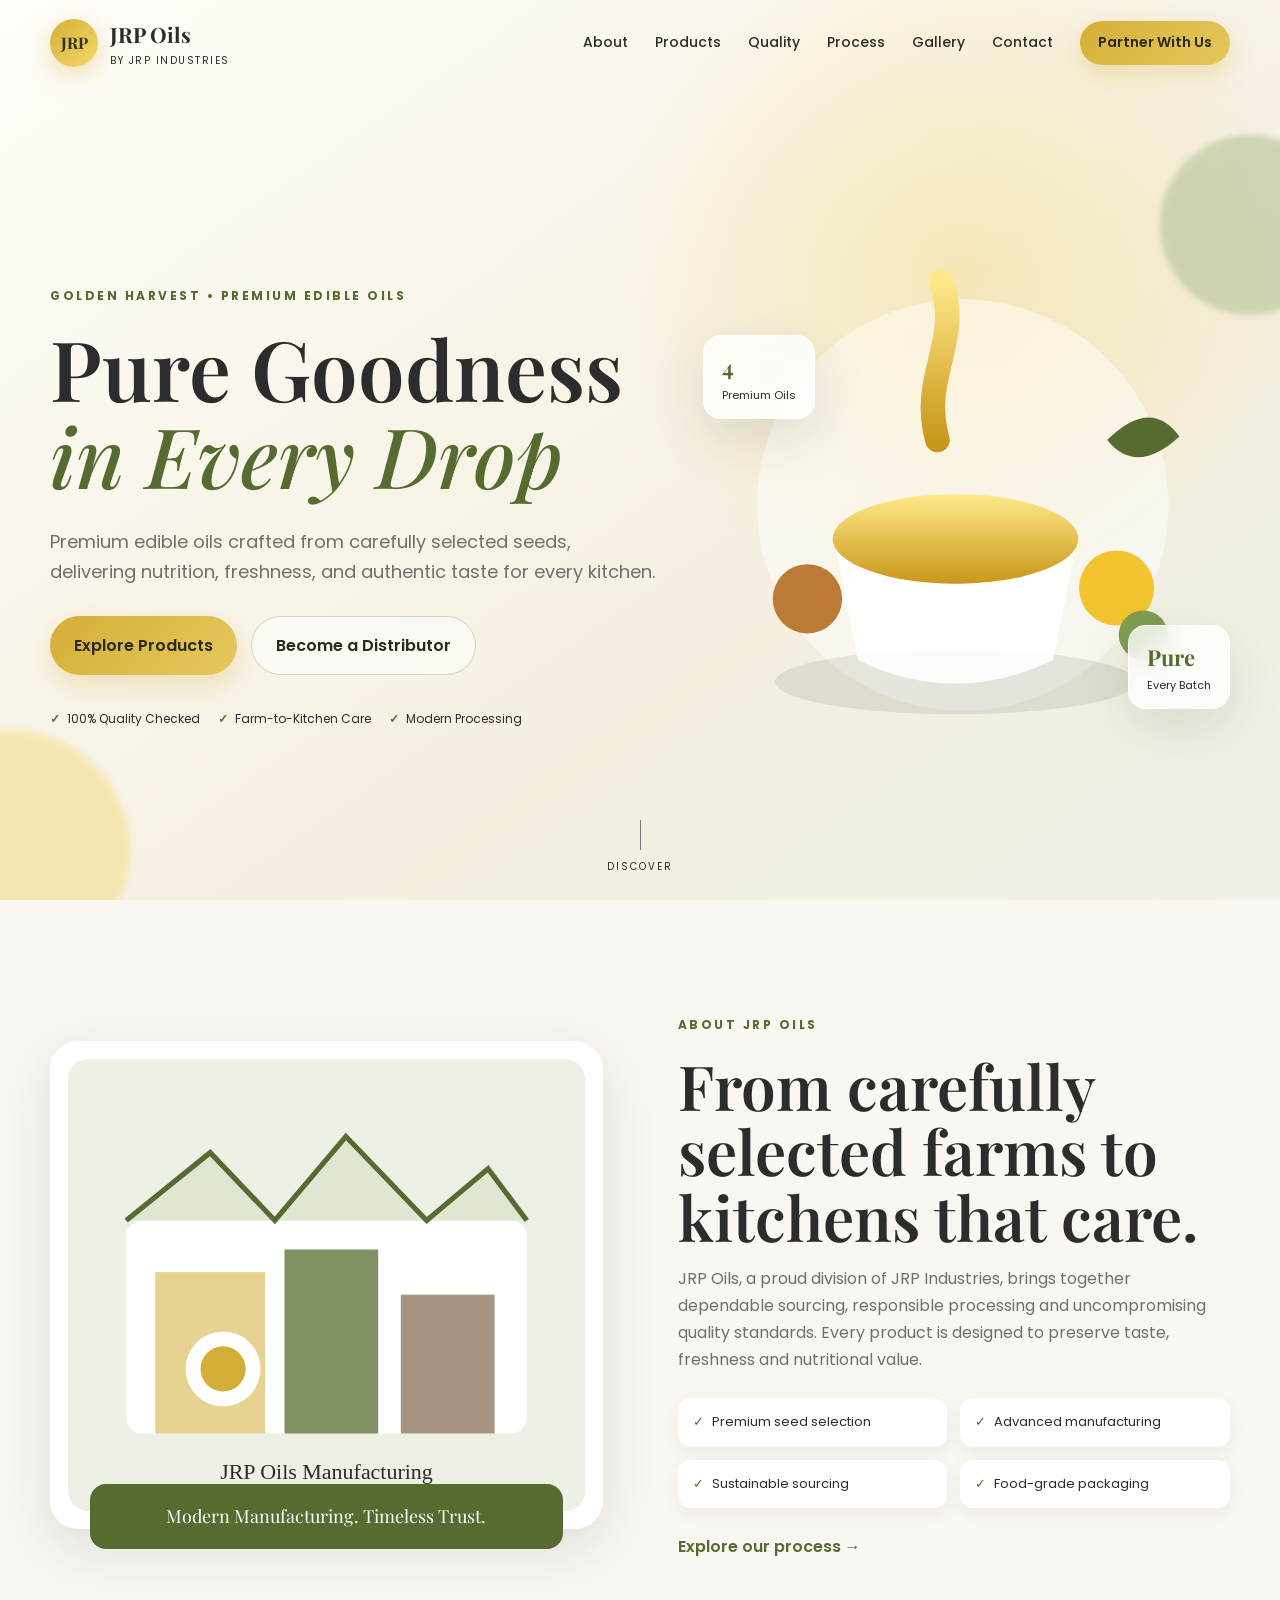
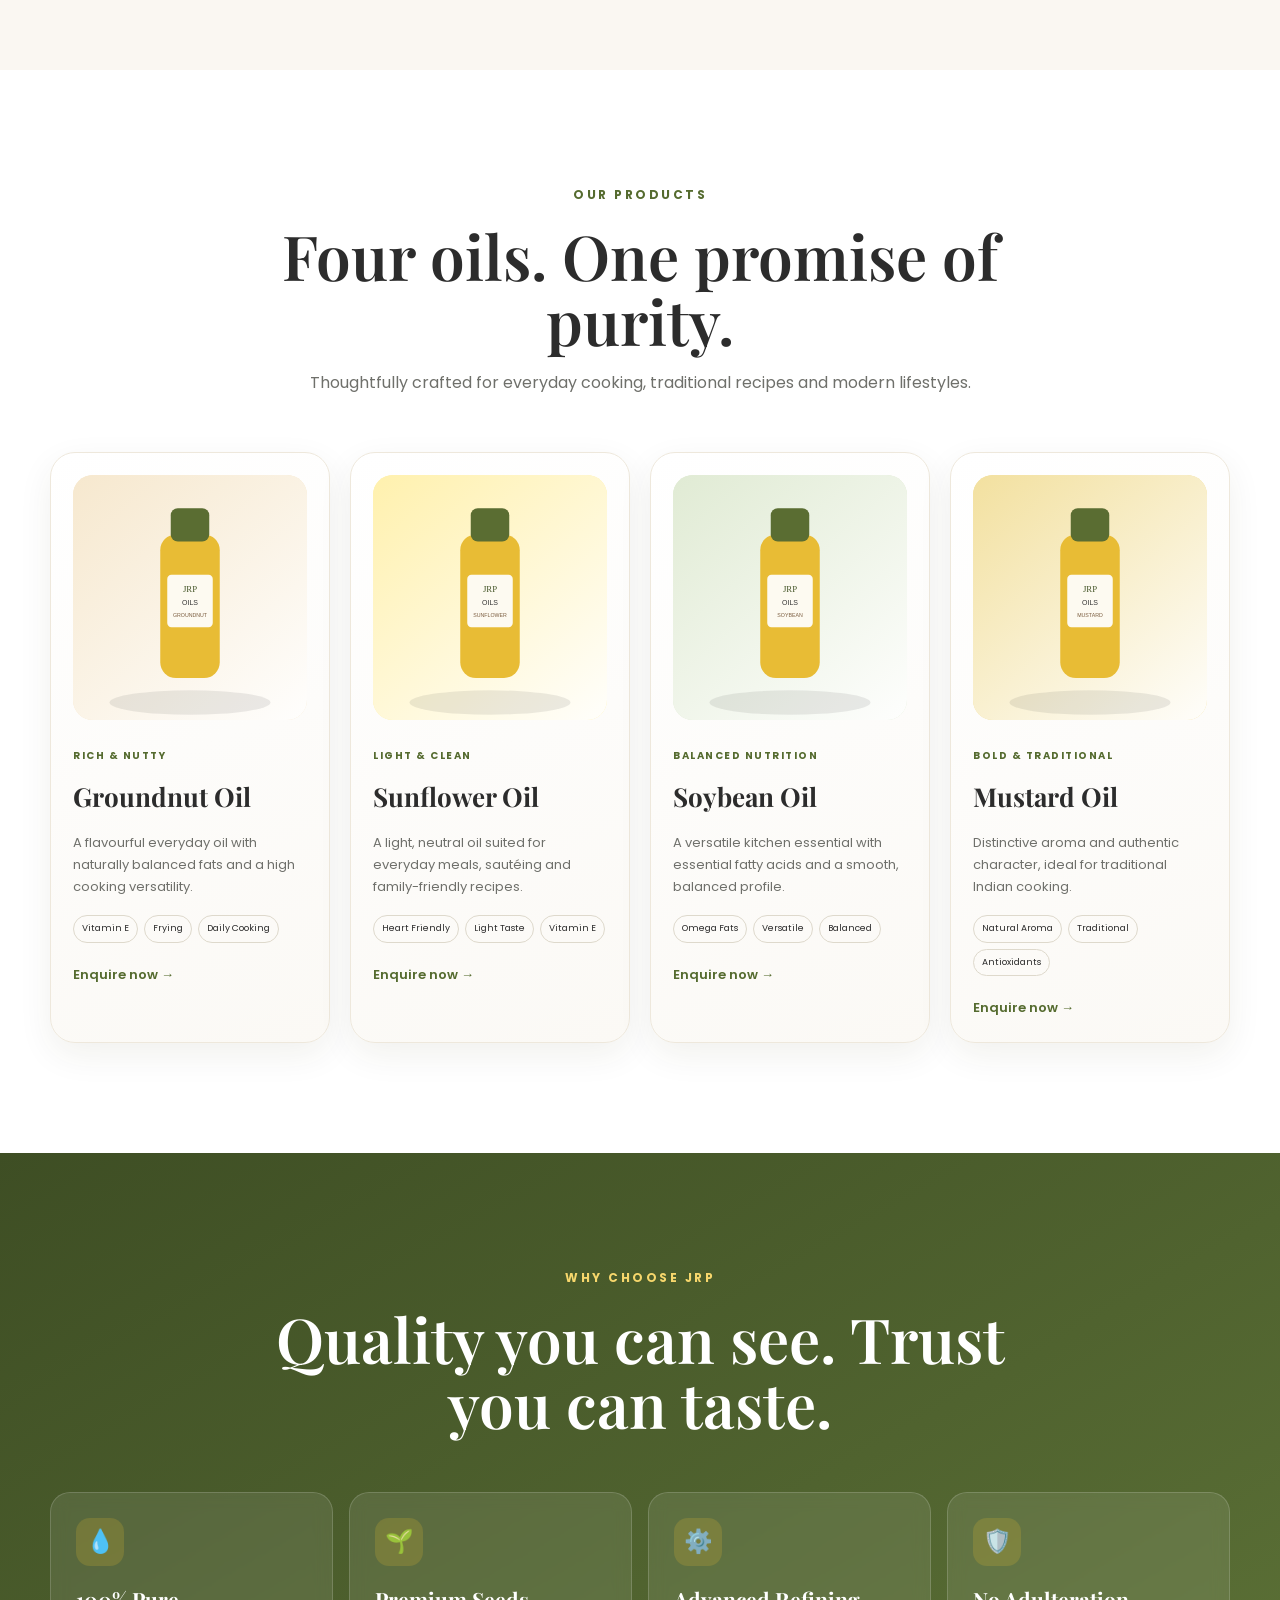
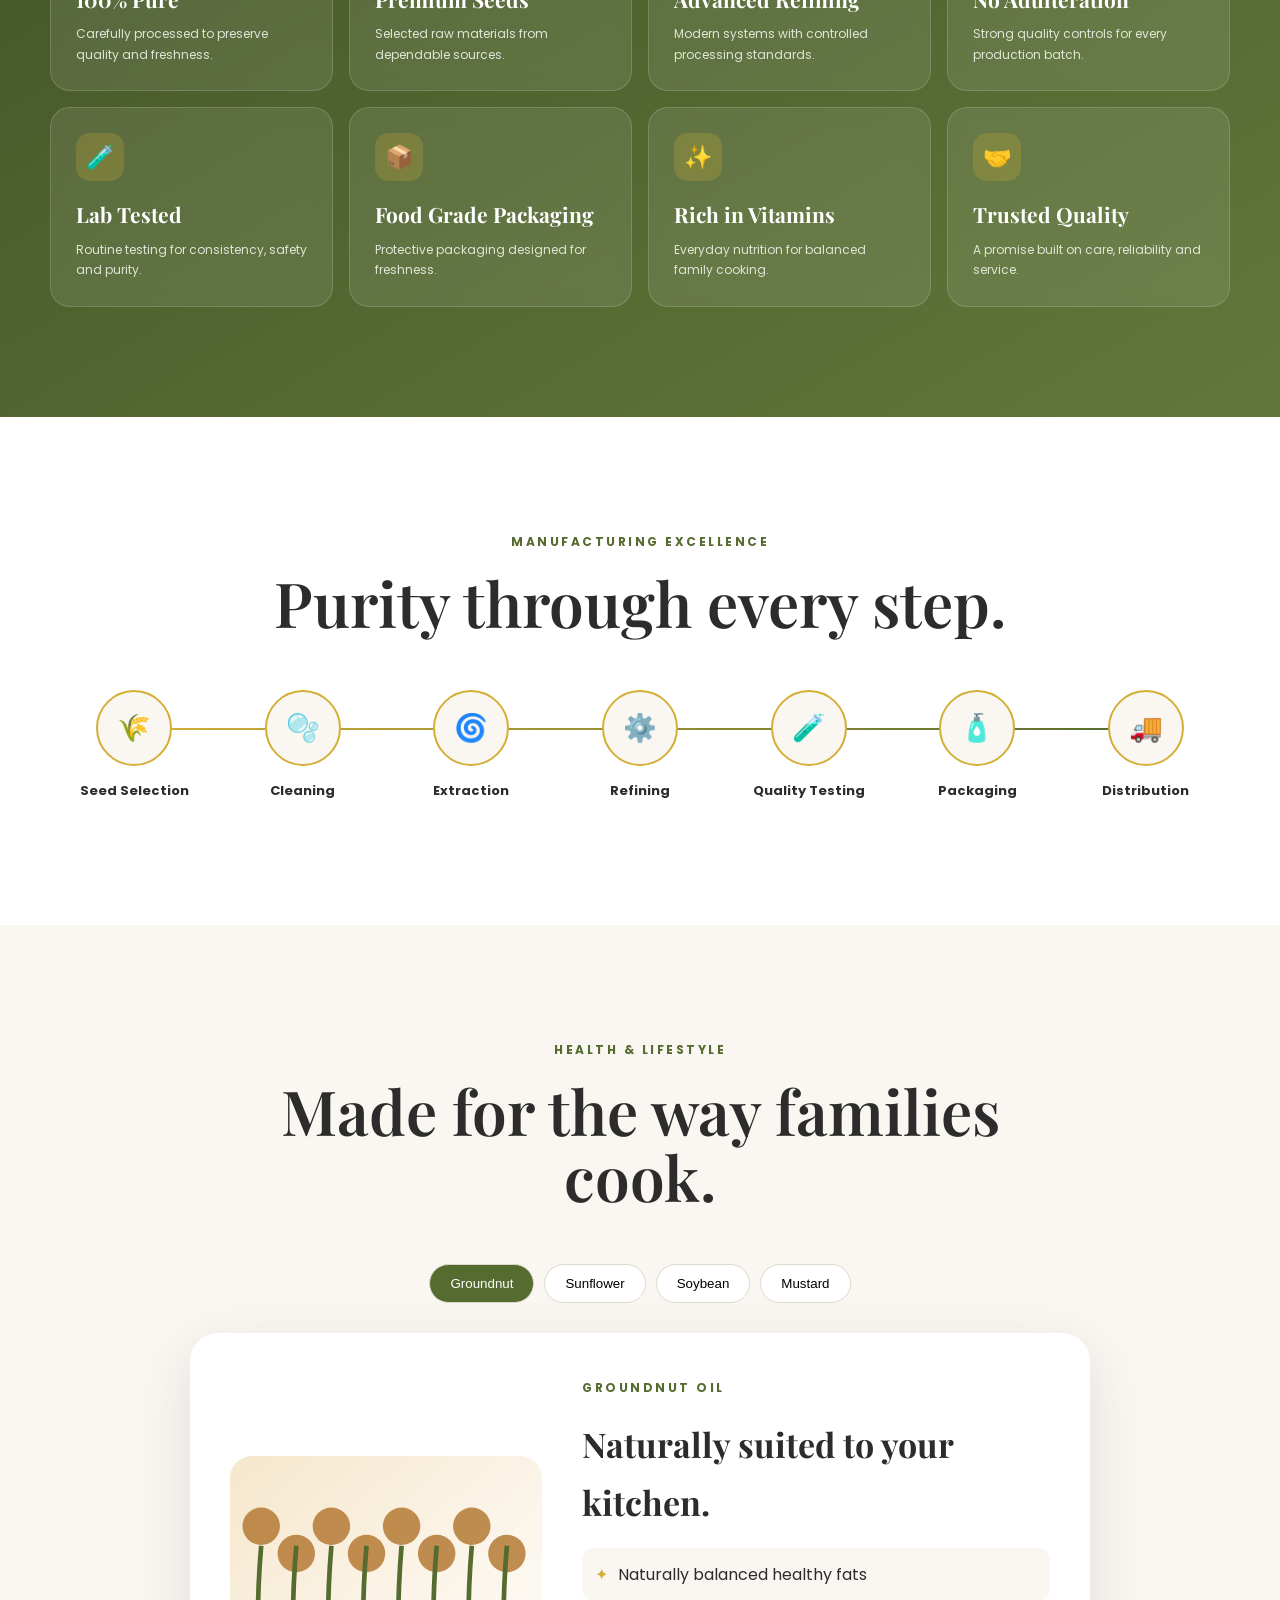
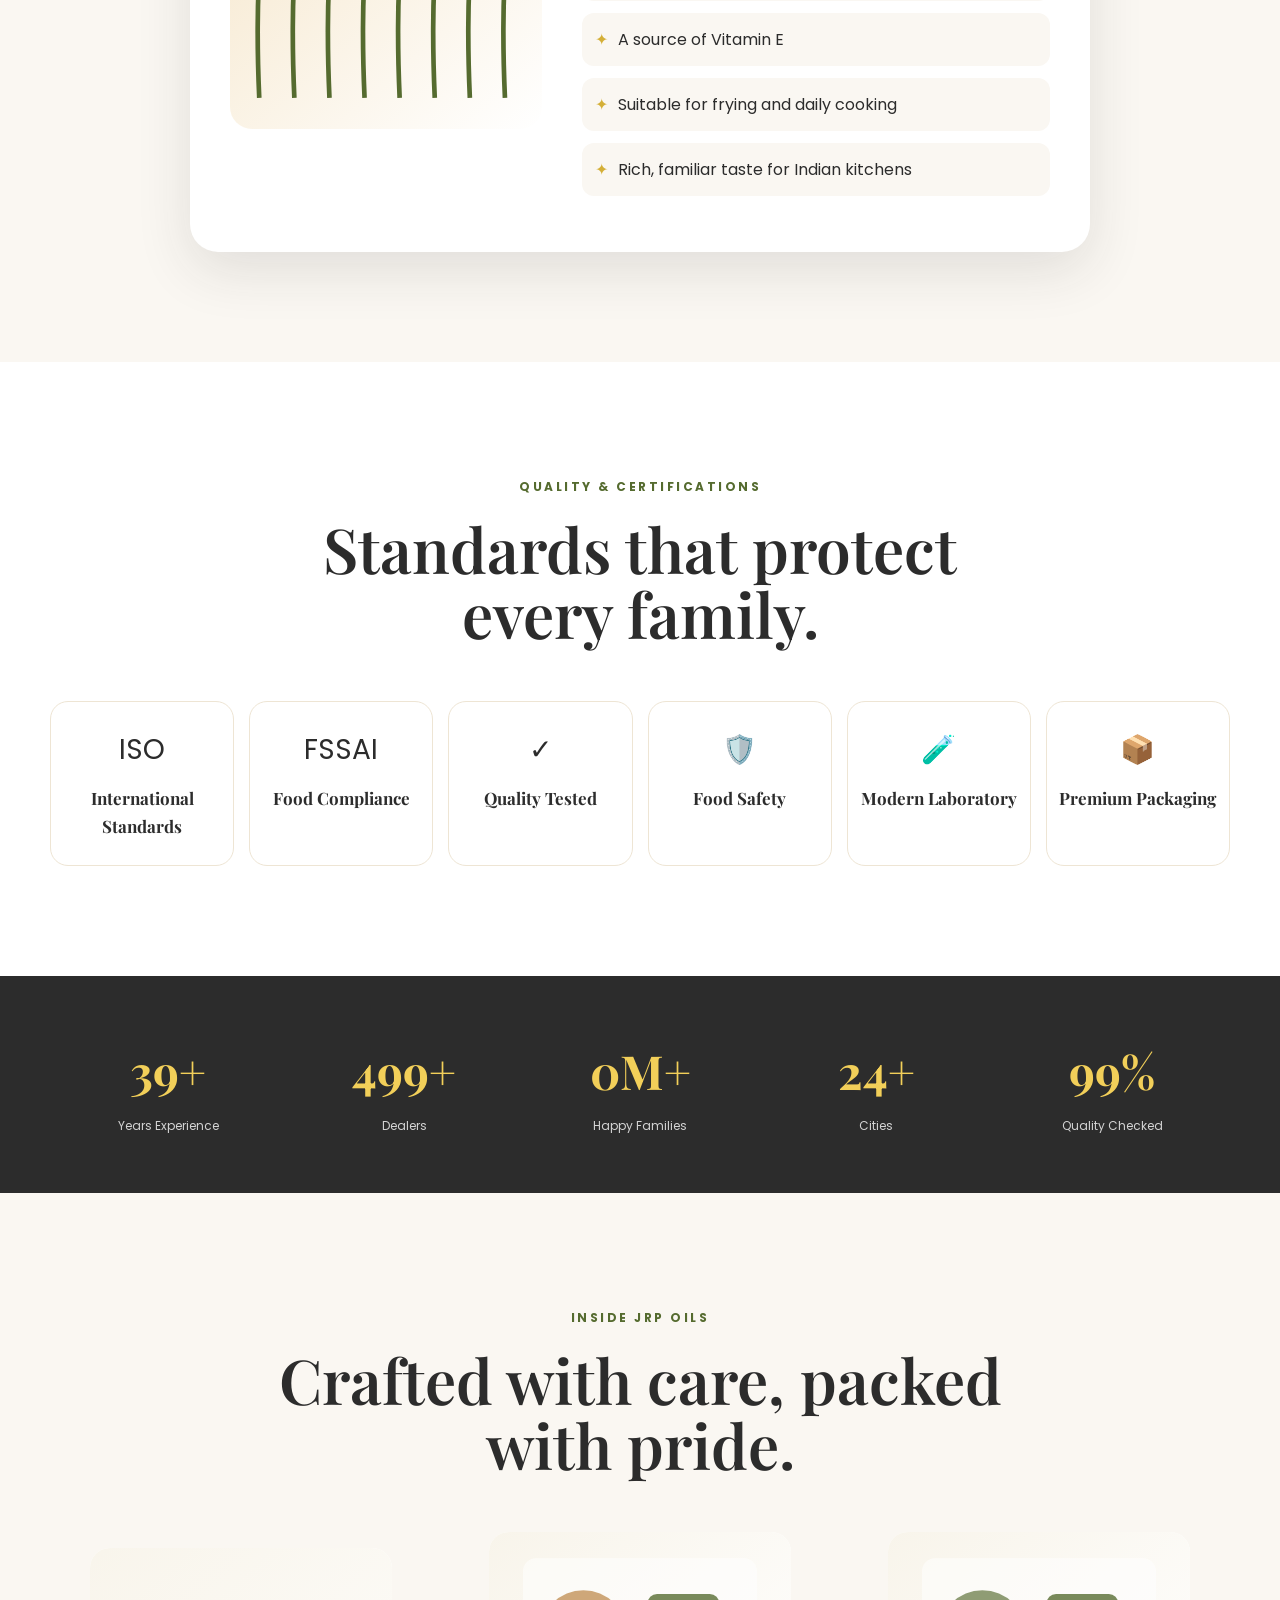
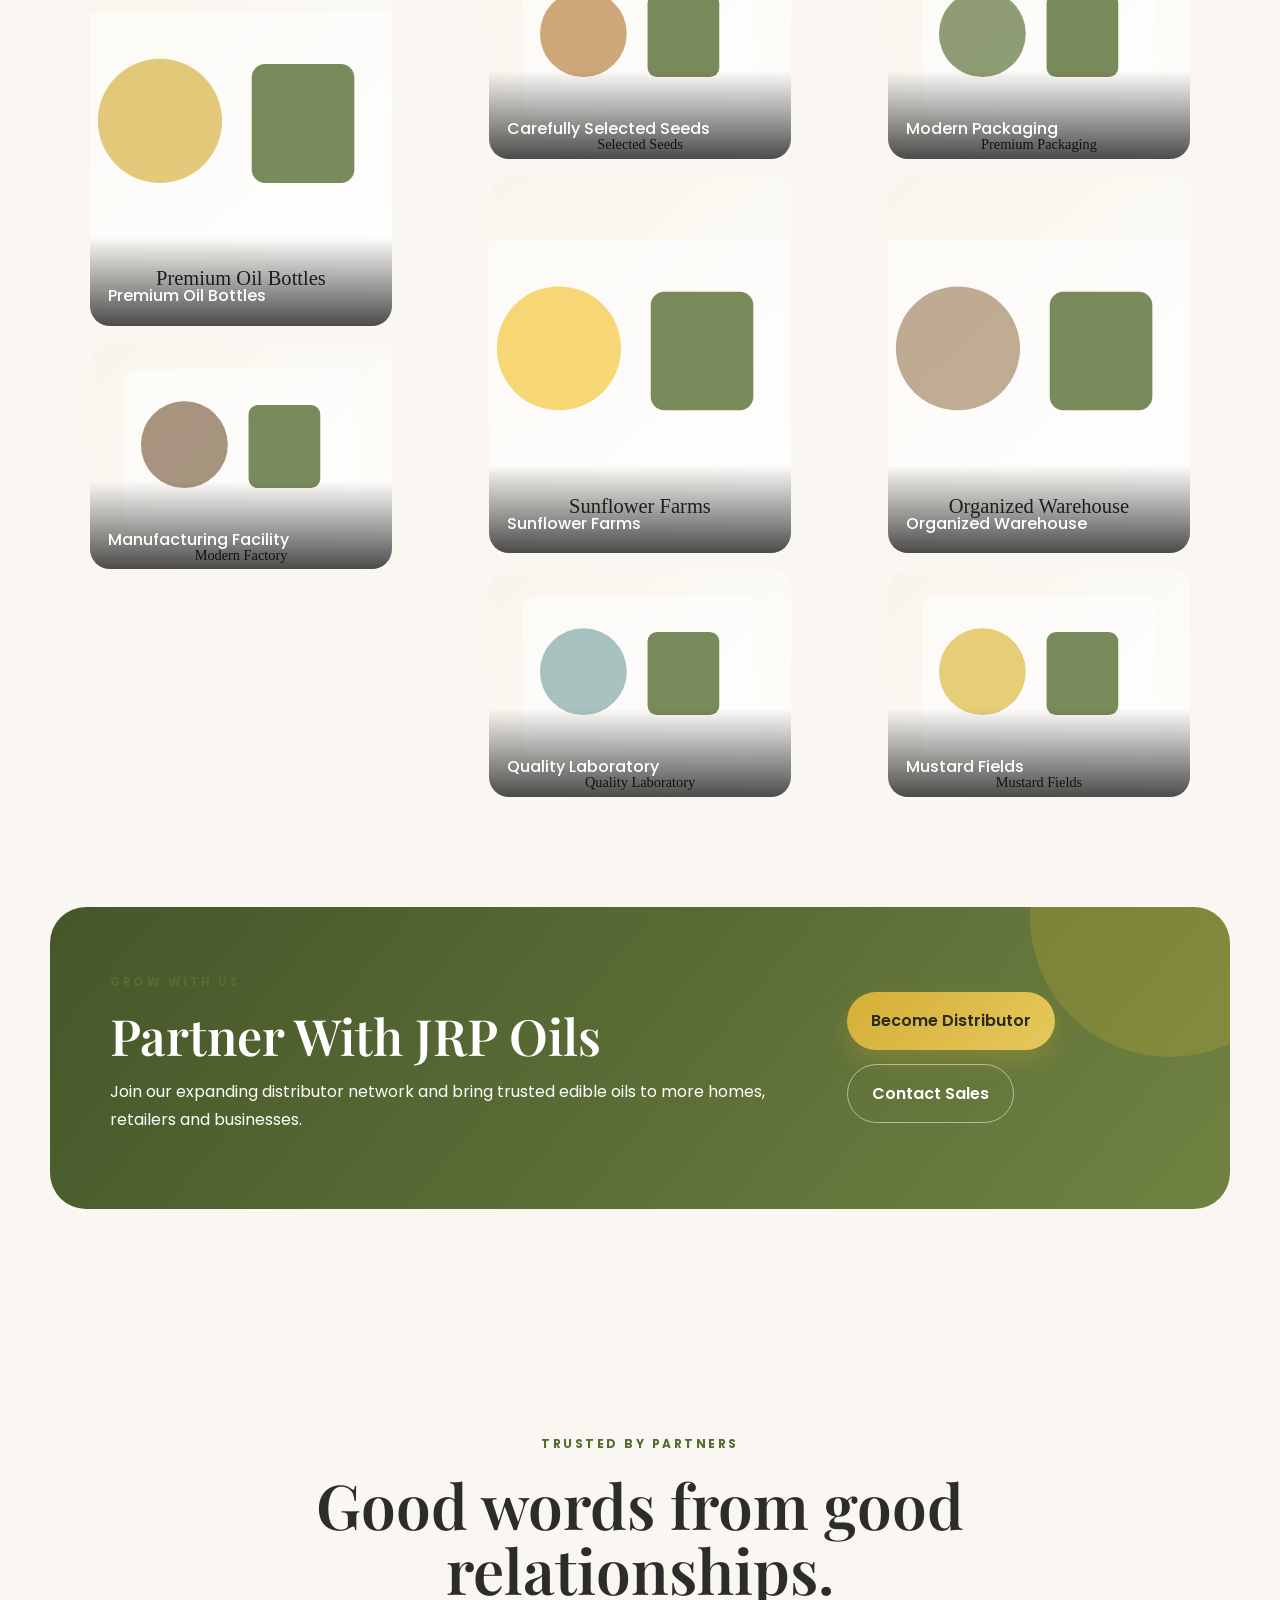
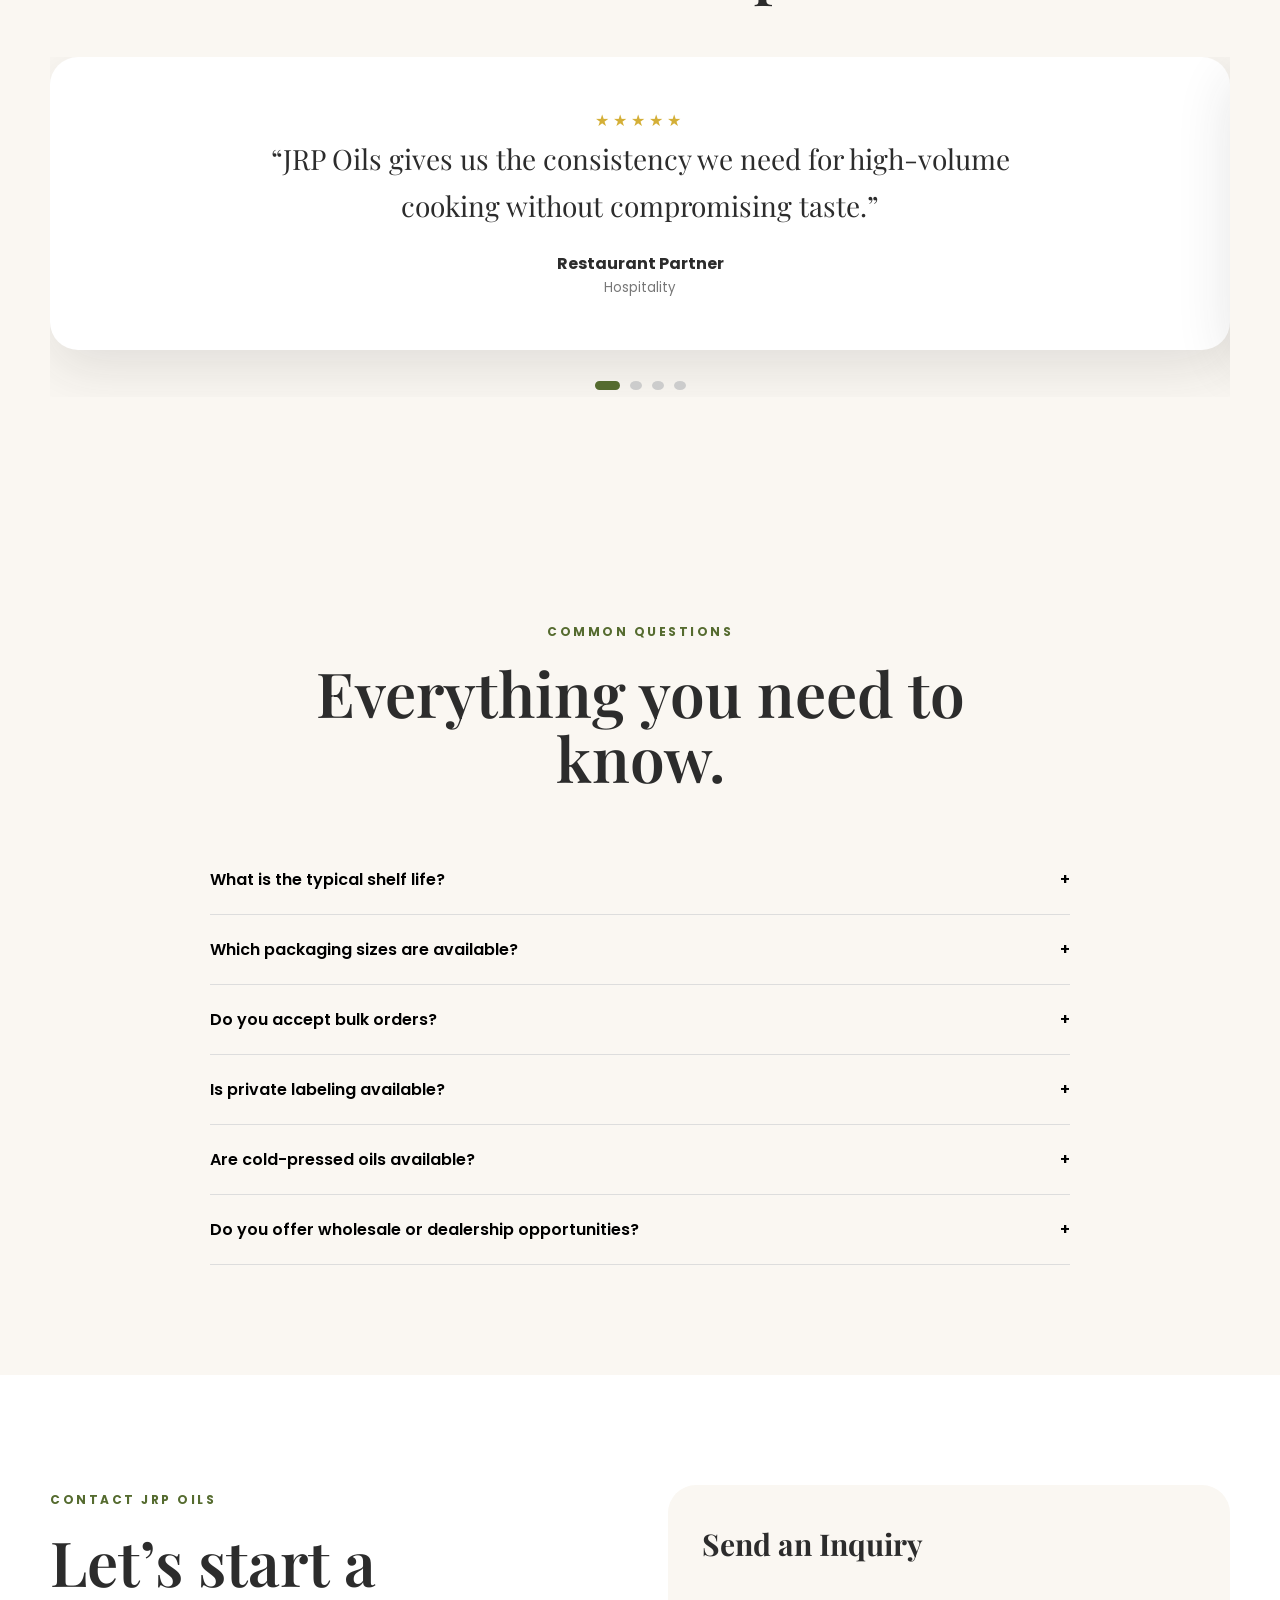
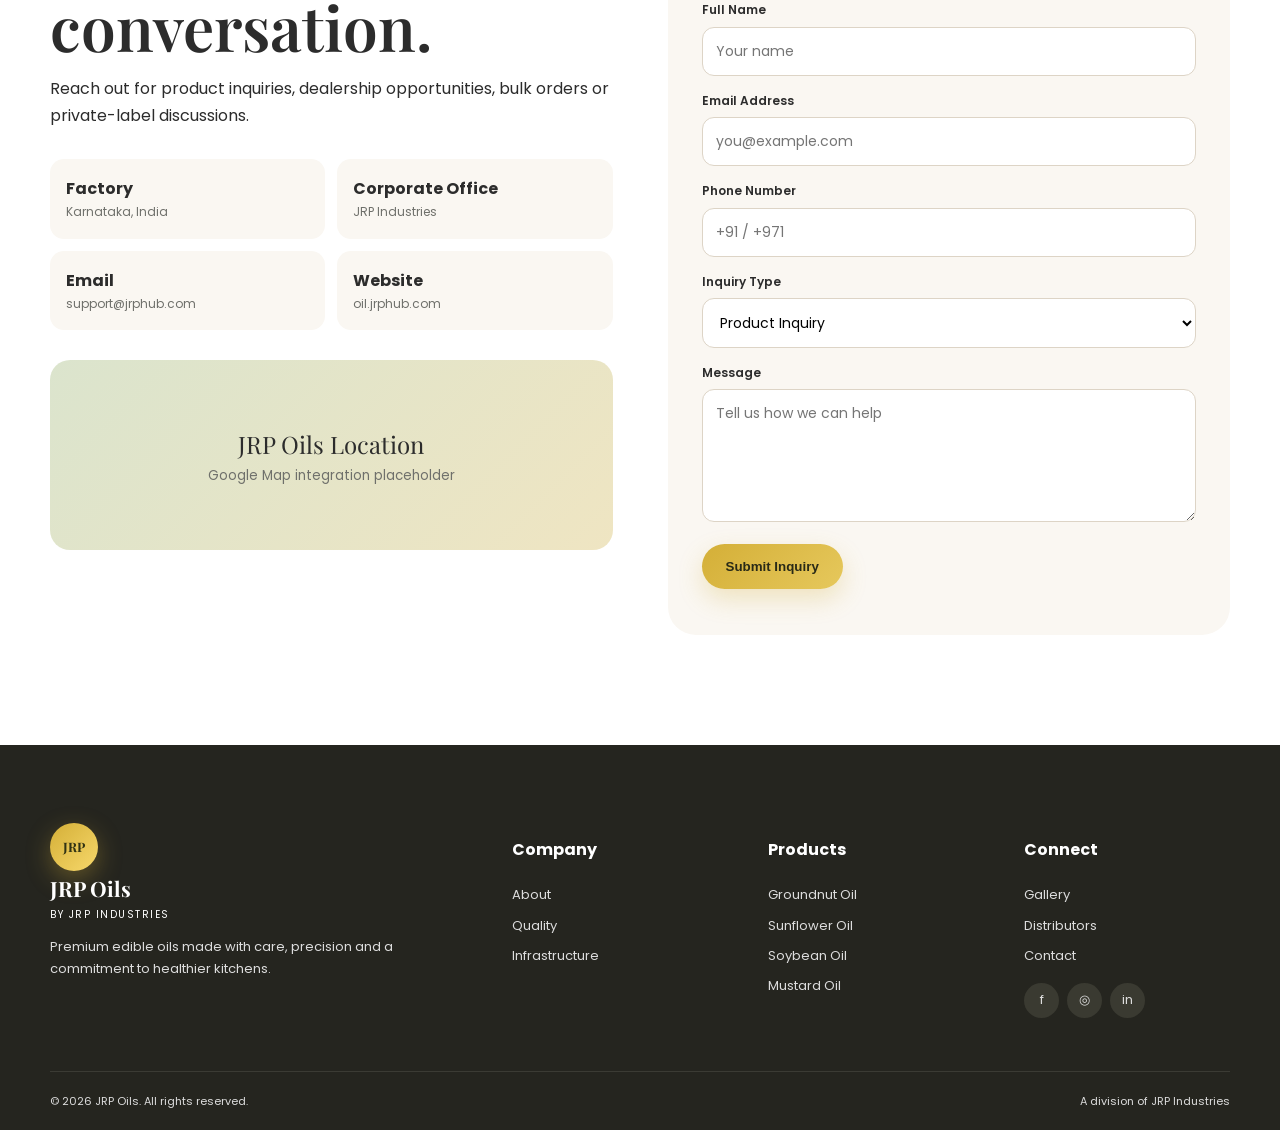
==== index.html @ 84a3c597 "Initial commit - JRP Oils Website Phase 1" ====
<!DOCTYPE html>
<html lang="en">
<head>
  <meta charset="UTF-8">
  <meta name="viewport" content="width=device-width, initial-scale=1.0">
  <meta name="description" content="JRP Oils — premium edible oils crafted from carefully selected seeds for freshness, nutrition and authentic taste.">
  <meta name="keywords" content="JRP Oils, edible oil, groundnut oil, sunflower oil, soybean oil, mustard oil, JRP Industries">
  <meta name="theme-color" content="#556B2F">
  <title>JRP Oils | Pure Goodness in Every Drop</title>
  <link rel="preconnect" href="https://fonts.googleapis.com">
  <link rel="preconnect" href="https://fonts.gstatic.com" crossorigin>
  <link href="https://fonts.googleapis.com/css2?family=Playfair+Display:wght@500;600;700&family=Poppins:wght@300;400;500;600;700&display=swap" rel="stylesheet">
  <link rel="stylesheet" href="style.css">
</head>
<body>
  <a class="skip-link" href="#main">Skip to content</a>
  <header class="site-header" id="top">
    <nav class="nav container" aria-label="Primary navigation">
      <a class="brand" href="#top" aria-label="JRP Oils home">
        <span class="brand-mark">JRP</span>
        <span><strong>JRP Oils</strong><small>by JRP Industries</small></span>
      </a>
      <button class="nav-toggle" aria-label="Open menu" aria-expanded="false"><span></span><span></span><span></span></button>
      <div class="nav-links">
        <a href="#about">About</a><a href="#products">Products</a><a href="#quality">Quality</a><a href="#process">Process</a><a href="#gallery">Gallery</a><a href="#contact">Contact</a>
        <a class="btn btn-small" href="#distributor">Partner With Us</a>
      </div>
    </nav>
  </header>

  <main id="main">
    <section class="hero" aria-labelledby="hero-title">
      <div class="hero-orb orb-one"></div><div class="hero-orb orb-two"></div>
      <div class="container hero-grid">
        <div class="hero-copy reveal">
          <span class="eyebrow">Golden Harvest • Premium Edible Oils</span>
          <h1 id="hero-title">Pure Goodness<br><em>in Every Drop</em></h1>
          <p>Premium edible oils crafted from carefully selected seeds, delivering nutrition, freshness, and authentic taste for every kitchen.</p>
          <div class="hero-actions"><a class="btn" href="#products">Explore Products</a><a class="btn btn-outline" href="#distributor">Become a Distributor</a></div>
          <div class="hero-trust"><span>100% Quality Checked</span><span>Farm-to-Kitchen Care</span><span>Modern Processing</span></div>
        </div>
        <div class="hero-visual reveal">
          <img src="assets/images/hero-oil.svg" alt="Golden edible oil pouring beside premium seeds" width="760" height="680">
          <div class="floating-badge badge-one"><b>4</b><span>Premium Oils</span></div>
          <div class="floating-badge badge-two"><b>Pure</b><span>Every Batch</span></div>
        </div>
      </div>
      <a class="scroll-indicator" href="#about" aria-label="Scroll to about section"><span></span>Discover</a>
    </section>

    <section class="section about" id="about">
      <div class="container split-grid">
        <div class="image-frame reveal"><img loading="lazy" src="assets/images/manufacturing.svg" alt="Modern JRP Oils manufacturing facility"><span class="image-caption">Modern Manufacturing. Timeless Trust.</span></div>
        <div class="section-copy reveal">
          <span class="eyebrow">About JRP Oils</span><h2>From carefully selected farms to kitchens that care.</h2>
          <p>JRP Oils, a proud division of JRP Industries, brings together dependable sourcing, responsible processing and uncompromising quality standards. Every product is designed to preserve taste, freshness and nutritional value.</p>
          <div class="check-grid"><span>Premium seed selection</span><span>Advanced manufacturing</span><span>Sustainable sourcing</span><span>Food-grade packaging</span></div>
          <a class="text-link" href="#process">Explore our process <span>→</span></a>
        </div>
      </div>
    </section>

    <section class="section products-section" id="products">
      <div class="container"><div class="section-heading reveal"><span class="eyebrow">Our Products</span><h2>Four oils. One promise of purity.</h2><p>Thoughtfully crafted for everyday cooking, traditional recipes and modern lifestyles.</p></div>
        <div class="product-grid">
          <article class="product-card groundnut reveal"><div class="product-art"><img loading="lazy" src="assets/images/groundnut-oil.svg" alt="JRP Groundnut Oil bottle"></div><span class="product-tag">Rich & Nutty</span><h3>Groundnut Oil</h3><p>A flavourful everyday oil with naturally balanced fats and a high cooking versatility.</p><div class="pill-row"><span>Vitamin E</span><span>Frying</span><span>Daily Cooking</span></div><a href="#contact">Enquire now →</a></article>
          <article class="product-card sunflower reveal"><div class="product-art"><img loading="lazy" src="assets/images/sunflower-oil.svg" alt="JRP Sunflower Oil bottle"></div><span class="product-tag">Light & Clean</span><h3>Sunflower Oil</h3><p>A light, neutral oil suited for everyday meals, sautéing and family-friendly recipes.</p><div class="pill-row"><span>Heart Friendly</span><span>Light Taste</span><span>Vitamin E</span></div><a href="#contact">Enquire now →</a></article>
          <article class="product-card soybean reveal"><div class="product-art"><img loading="lazy" src="assets/images/soybean-oil.svg" alt="JRP Soybean Oil bottle"></div><span class="product-tag">Balanced Nutrition</span><h3>Soybean Oil</h3><p>A versatile kitchen essential with essential fatty acids and a smooth, balanced profile.</p><div class="pill-row"><span>Omega Fats</span><span>Versatile</span><span>Balanced</span></div><a href="#contact">Enquire now →</a></article>
          <article class="product-card mustard reveal"><div class="product-art"><img loading="lazy" src="assets/images/mustard-oil.svg" alt="JRP Mustard Oil bottle"></div><span class="product-tag">Bold & Traditional</span><h3>Mustard Oil</h3><p>Distinctive aroma and authentic character, ideal for traditional Indian cooking.</p><div class="pill-row"><span>Natural Aroma</span><span>Traditional</span><span>Antioxidants</span></div><a href="#contact">Enquire now →</a></article>
        </div>
      </div>
    </section>

    <section class="section why-us" id="quality"><div class="container"><div class="section-heading light reveal"><span class="eyebrow">Why Choose JRP</span><h2>Quality you can see. Trust you can taste.</h2></div><div class="feature-grid" id="features"></div></div></section>

    <section class="section process" id="process"><div class="container"><div class="section-heading reveal"><span class="eyebrow">Manufacturing Excellence</span><h2>Purity through every step.</h2></div><div class="process-line" id="processLine"></div></div></section>

    <section class="section benefits"><div class="container"><div class="section-heading reveal"><span class="eyebrow">Health & Lifestyle</span><h2>Made for the way families cook.</h2></div><div class="benefit-tabs reveal" role="tablist"><button class="active" data-benefit="groundnut">Groundnut</button><button data-benefit="sunflower">Sunflower</button><button data-benefit="soybean">Soybean</button><button data-benefit="mustard">Mustard</button></div><div class="benefit-panel reveal" id="benefitPanel"></div></div></section>

    <section class="section certifications"><div class="container"><div class="section-heading reveal"><span class="eyebrow">Quality & Certifications</span><h2>Standards that protect every family.</h2></div><div class="cert-grid" id="certGrid"></div></div></section>

    <section class="stats"><div class="container stats-grid"><div><strong data-count="40" data-suffix="+">0</strong><span>Years Experience</span></div><div><strong data-count="500" data-suffix="+">0</strong><span>Dealers</span></div><div><strong data-count="1" data-suffix="M+">0</strong><span>Happy Families</span></div><div><strong data-count="25" data-suffix="+">0</strong><span>Cities</span></div><div><strong data-count="100" data-suffix="%">0</strong><span>Quality Checked</span></div></div></section>

    <section class="section gallery" id="gallery"><div class="container"><div class="section-heading reveal"><span class="eyebrow">Inside JRP Oils</span><h2>Crafted with care, packed with pride.</h2></div><div class="gallery-grid" id="galleryGrid"></div></div></section>

    <section class="section distributor" id="distributor"><div class="container distributor-card reveal"><div><span class="eyebrow">Grow With Us</span><h2>Partner With JRP Oils</h2><p>Join our expanding distributor network and bring trusted edible oils to more homes, retailers and businesses.</p></div><div class="hero-actions"><a class="btn" href="#contact">Become Distributor</a><a class="btn btn-outline-light" href="#contact">Contact Sales</a></div></div></section>

    <section class="section testimonials"><div class="container"><div class="section-heading reveal"><span class="eyebrow">Trusted by Partners</span><h2>Good words from good relationships.</h2></div><div class="testimonial-shell reveal"><div class="testimonial-track" id="testimonialTrack"></div><div class="slider-dots" id="sliderDots"></div></div></div></section>

    <section class="section faq"><div class="container narrow"><div class="section-heading reveal"><span class="eyebrow">Common Questions</span><h2>Everything you need to know.</h2></div><div class="accordion" id="faqList"></div></div></section>

    <section class="section contact" id="contact"><div class="container contact-grid"><div class="contact-copy reveal"><span class="eyebrow">Contact JRP Oils</span><h2>Let’s start a conversation.</h2><p>Reach out for product inquiries, dealership opportunities, bulk orders or private-label discussions.</p><div class="contact-cards"><div><b>Factory</b><span>Karnataka, India</span></div><div><b>Corporate Office</b><span>JRP Industries</span></div><div><b>Email</b><a href="mailto:support@jrphub.com">support@jrphub.com</a></div><div><b>Website</b><a href="https://oil.jrphub.com">oil.jrphub.com</a></div></div><div class="map-placeholder"><span>JRP Oils Location</span><small>Google Map integration placeholder</small></div></div>
      <form class="inquiry-form reveal" id="inquiryForm"><h3>Send an Inquiry</h3><label>Full Name<input required name="name" type="text" placeholder="Your name"></label><label>Email Address<input required name="email" type="email" placeholder="you@example.com"></label><label>Phone Number<input name="phone" type="tel" placeholder="+91 / +971"></label><label>Inquiry Type<select name="type"><option>Product Inquiry</option><option>Distributor Opportunity</option><option>Bulk Order</option><option>Private Label</option><option>General Inquiry</option></select></label><label>Message<textarea required name="message" rows="5" placeholder="Tell us how we can help"></textarea></label><button class="btn" type="submit">Submit Inquiry</button><p class="form-status" role="status"></p></form>
    </div></section>
  </main>

  <footer class="footer"><div class="container footer-grid"><div><a class="brand footer-brand" href="#top"><span class="brand-mark">JRP</span><span><strong>JRP Oils</strong><small>by JRP Industries</small></span></a><p>Premium edible oils made with care, precision and a commitment to healthier kitchens.</p></div><div><h4>Company</h4><a href="#about">About</a><a href="#quality">Quality</a><a href="#process">Infrastructure</a></div><div><h4>Products</h4><a href="#products">Groundnut Oil</a><a href="#products">Sunflower Oil</a><a href="#products">Soybean Oil</a><a href="#products">Mustard Oil</a></div><div><h4>Connect</h4><a href="#gallery">Gallery</a><a href="#distributor">Distributors</a><a href="#contact">Contact</a><div class="socials"><a href="#" aria-label="Facebook">f</a><a href="#" aria-label="Instagram">◎</a><a href="#" aria-label="LinkedIn">in</a></div></div></div><div class="footer-bottom container"><span>© <span id="year"></span> JRP Oils. All rights reserved.</span><span>A division of JRP Industries</span></div></footer>

  <div class="lightbox" id="lightbox" role="dialog" aria-modal="true" aria-label="Gallery image preview"><button aria-label="Close preview">×</button><img alt="Gallery preview"></div>
  <script src="script.js"></script>
</body>
</html>
---- style.css ----
:root{--gold:#d4af37;--olive:#556b2f;--cream:#faf7f2;--charcoal:#2c2c2c;--yellow:#f4c430;--brown:#7a5c3e;--white:#fff;--muted:#6f706b;--shadow:0 18px 55px rgba(44,44,44,.12);--radius:28px}*{box-sizing:border-box}html{scroll-behavior:smooth}body{margin:0;font-family:Poppins,sans-serif;color:var(--charcoal);background:var(--cream);line-height:1.7;overflow-x:hidden}img{max-width:100%;display:block}a{color:inherit;text-decoration:none}.container{width:min(1180px,calc(100% - 40px));margin:auto}.narrow{width:min(860px,calc(100% - 40px))}.section{padding:110px 0}.skip-link{position:absolute;left:-9999px}.skip-link:focus{left:15px;top:15px;z-index:9999;background:#fff;padding:12px 16px}.site-header{position:fixed;inset:0 0 auto;z-index:1000;transition:.35s}.site-header.scrolled{background:rgba(250,247,242,.9);backdrop-filter:blur(18px);box-shadow:0 8px 30px rgba(0,0,0,.07)}.nav{height:86px;display:flex;align-items:center;justify-content:space-between}.brand{display:flex;align-items:center;gap:12px}.brand-mark{width:48px;height:48px;border-radius:50%;display:grid;place-items:center;background:linear-gradient(135deg,var(--gold),#f7d86b);font-family:'Playfair Display';font-weight:700;color:#313314;box-shadow:0 8px 24px rgba(212,175,55,.35)}.brand strong,.brand small{display:block}.brand strong{font-family:'Playfair Display';font-size:21px}.brand small{font-size:10px;text-transform:uppercase;letter-spacing:1.5px}.nav-links{display:flex;align-items:center;gap:27px;font-size:14px;font-weight:500}.nav-links>a:not(.btn){position:relative}.nav-links>a:not(.btn):after{content:"";position:absolute;left:0;bottom:-7px;width:0;height:2px;background:var(--gold);transition:.25s}.nav-links>a:hover:after{width:100%}.nav-toggle{display:none;background:none;border:0}.nav-toggle span{width:25px;height:2px;background:#222;display:block;margin:5px}.btn{display:inline-flex;justify-content:center;align-items:center;gap:8px;background:linear-gradient(135deg,var(--gold),#e6c85c);color:#292a17;padding:15px 24px;border:0;border-radius:999px;font-weight:600;box-shadow:0 10px 25px rgba(212,175,55,.27);cursor:pointer;transition:.3s;position:relative;overflow:hidden}.btn:hover{transform:translateY(-3px);box-shadow:0 15px 34px rgba(212,175,55,.38)}.btn-small{padding:10px 18px}.btn-outline{background:rgba(255,255,255,.55);border:1px solid rgba(85,107,47,.25);box-shadow:none}.hero{min-height:100vh;padding-top:110px;position:relative;display:flex;align-items:center;background:radial-gradient(circle at 75% 30%,rgba(244,196,48,.24),transparent 30%),linear-gradient(145deg,#fffdf8,#f4efdf 65%,#eef1e7);overflow:hidden}.hero-grid{display:grid;grid-template-columns:1.05fr .95fr;align-items:center;gap:25px}.eyebrow{display:inline-block;text-transform:uppercase;letter-spacing:2.5px;font-size:12px;font-weight:700;color:var(--olive);margin-bottom:18px}.hero h1,.section h2{font-family:'Playfair Display';line-height:1.05;margin:0}.hero h1{font-size:clamp(56px,6.5vw,98px);font-weight:600}.hero h1 em{font-weight:500;color:var(--olive)}.hero-copy>p{font-size:18px;max-width:650px;color:var(--muted);margin:28px 0}.hero-actions{display:flex;gap:14px;flex-wrap:wrap}.hero-trust{display:flex;gap:18px;flex-wrap:wrap;margin-top:34px;font-size:12px}.hero-trust span:before{content:"✓";margin-right:7px;color:var(--olive);font-weight:700}.hero-visual{position:relative;animation:float 6s ease-in-out infinite}.floating-badge{position:absolute;background:rgba(255,255,255,.78);backdrop-filter:blur(14px);border:1px solid rgba(255,255,255,.8);box-shadow:var(--shadow);border-radius:18px;padding:13px 18px}.floating-badge b,.floating-badge span{display:block}.floating-badge b{color:var(--olive);font-family:'Playfair Display';font-size:22px}.floating-badge span{font-size:11px}.badge-one{left:4%;top:25%}.badge-two{right:0;bottom:20%}.hero-orb{position:absolute;border-radius:50%;filter:blur(3px);opacity:.5}.orb-one{width:240px;height:240px;background:#f6dc80;left:-110px;bottom:-70px}.orb-two{width:180px;height:180px;background:#a8b88a;right:-60px;top:15%}.scroll-indicator{position:absolute;bottom:25px;left:50%;transform:translateX(-50%);font-size:10px;text-transform:uppercase;letter-spacing:2px;text-align:center}.scroll-indicator span{display:block;width:1px;height:30px;background:#777;margin:0 auto 8px;animation:pulse 1.6s infinite}.split-grid{display:grid;grid-template-columns:1fr 1fr;gap:75px;align-items:center}.image-frame{position:relative;background:#fff;padding:18px;border-radius:var(--radius);box-shadow:var(--shadow)}.image-frame img{border-radius:20px}.image-caption{position:absolute;left:40px;right:40px;bottom:-20px;background:var(--olive);color:white;padding:17px 24px;border-radius:16px;text-align:center;font-family:'Playfair Display';font-size:18px}.section h2{font-size:clamp(40px,5vw,62px);font-weight:600}.section-copy p,.section-heading p{color:var(--muted)}.check-grid{display:grid;grid-template-columns:1fr 1fr;gap:13px;margin:25px 0}.check-grid span{background:white;border-radius:13px;padding:13px 15px;box-shadow:0 6px 20px rgba(0,0,0,.05);font-size:13px}.check-grid span:before{content:"✓";color:var(--olive);margin-right:8px}.text-link{font-weight:600;color:var(--olive)}.section-heading{text-align:center;max-width:760px;margin:0 auto 55px}.products-section{background:#fff}.product-grid{display:grid;grid-template-columns:repeat(4,1fr);gap:20px}.product-card{padding:22px;border-radius:25px;border:1px solid #eee8dc;background:linear-gradient(160deg,#fff,#fbf9f5);box-shadow:0 12px 35px rgba(50,50,20,.07);transition:.35s}.product-card:hover{transform:translateY(-12px);box-shadow:0 24px 55px rgba(50,50,20,.15)}.product-art{height:245px;display:grid;place-items:center;border-radius:20px;margin-bottom:20px;overflow:hidden}.product-art img{height:100%;width:100%;object-fit:cover;transition:.4s}.product-card:hover img{transform:scale(1.05)}.groundnut .product-art{background:#f6e7cc}.sunflower .product-art{background:#fff0aa}.soybean .product-art{background:#dfead2}.mustard .product-art{background:#f2df9b}.product-tag{font-size:10px;letter-spacing:1.5px;text-transform:uppercase;color:var(--olive);font-weight:700}.product-card h3{font-family:'Playfair Display';font-size:26px;margin:8px 0}.product-card p{font-size:13px;color:var(--muted)}.pill-row{display:flex;gap:6px;flex-wrap:wrap;margin:17px 0}.pill-row span{font-size:9px;border:1px solid #ded9cc;padding:5px 8px;border-radius:20px}.product-card>a{font-size:13px;font-weight:600;color:var(--olive)}.why-us{background:linear-gradient(150deg,#3e4e24,#62783a);color:#fff}.light .eyebrow{color:#f7d76c}.feature-grid{display:grid;grid-template-columns:repeat(4,1fr);gap:16px}.feature-card{background:rgba(255,255,255,.09);border:1px solid rgba(255,255,255,.16);backdrop-filter:blur(8px);border-radius:20px;padding:25px;transition:.3s}.feature-card:hover{background:rgba(255,255,255,.16);transform:translateY(-6px)}.icon-box{width:48px;height:48px;border-radius:14px;background:rgba(244,196,48,.18);display:grid;place-items:center;font-size:23px;margin-bottom:16px}.feature-card h3{font-family:'Playfair Display';font-size:21px;margin:0 0 7px}.feature-card p{font-size:12px;color:#dfe6d6;margin:0}.process{background:#fff}.process-line{display:grid;grid-template-columns:repeat(7,1fr);position:relative}.process-line:before{content:"";height:2px;background:linear-gradient(90deg,var(--gold),var(--olive));position:absolute;left:7%;right:7%;top:38px}.process-step{text-align:center;position:relative}.process-icon{width:76px;height:76px;margin:auto;background:var(--cream);border:2px solid var(--gold);border-radius:50%;display:grid;place-items:center;font-size:27px;position:relative;z-index:1}.process-step h3{font-size:13px;margin-top:14px}.benefit-tabs{display:flex;justify-content:center;gap:10px;flex-wrap:wrap}.benefit-tabs button{border:1px solid #ded9cc;background:#fff;border-radius:30px;padding:11px 20px;cursor:pointer}.benefit-tabs button.active{background:var(--olive);color:white}.benefit-panel{margin:30px auto 0;max-width:900px;background:#fff;border-radius:var(--radius);box-shadow:var(--shadow);padding:40px;display:grid;grid-template-columns:.8fr 1.2fr;align-items:center;gap:40px}.benefit-panel img{border-radius:22px}.benefit-panel ul{padding:0;list-style:none;display:grid;gap:12px}.benefit-panel li{padding:13px;background:var(--cream);border-radius:12px}.benefit-panel li:before{content:"✦";color:var(--gold);margin-right:10px}.certifications{background:#fff}.cert-grid{display:grid;grid-template-columns:repeat(6,1fr);gap:15px}.cert-card{border:1px solid #eee5d4;border-radius:18px;padding:24px 12px;text-align:center;background:#fff;transition:.3s}.cert-card:hover{transform:translateY(-6px);box-shadow:var(--shadow)}.cert-card b{display:block;font-family:'Playfair Display';font-size:17px;margin-top:10px}.cert-card span{font-size:28px}.stats{background:var(--charcoal);color:#fff;padding:55px 0}.stats-grid{display:grid;grid-template-columns:repeat(5,1fr);text-align:center}.stats strong{font-family:'Playfair Display';font-size:47px;color:#f2cf59;display:block}.stats span{font-size:12px;color:#d3d3d3}.gallery-grid{columns:3;column-gap:17px}.gallery-item{break-inside:avoid;margin-bottom:17px;border-radius:20px;overflow:hidden;cursor:pointer;position:relative;background:white}.gallery-item img{width:100%;transition:.45s}.gallery-item:hover img{transform:scale(1.07)}.gallery-item:after{content:attr(data-title);position:absolute;inset:auto 0 0;padding:45px 18px 16px;color:white;background:linear-gradient(transparent,rgba(0,0,0,.7));font-weight:500}.distributor{padding-top:0}.distributor-card{background:linear-gradient(130deg,#455629,#708342);color:white;padding:60px;border-radius:36px;display:flex;align-items:center;justify-content:space-between;gap:30px;overflow:hidden;position:relative}.distributor-card:after{content:"";position:absolute;width:280px;height:280px;border-radius:50%;background:rgba(244,196,48,.18);right:-80px;top:-130px}.distributor-card>div{position:relative;z-index:1}.distributor-card h2{font-size:50px}.btn-outline-light{background:transparent;border:1px solid rgba(255,255,255,.5);color:white;box-shadow:none}.testimonial-shell{overflow:hidden}.testimonial-track{display:flex;transition:.55s}.testimonial-card{min-width:100%;background:white;border-radius:var(--radius);padding:50px;box-shadow:var(--shadow);text-align:center}.testimonial-card blockquote{font-family:'Playfair Display';font-size:28px;max-width:800px;margin:0 auto 20px}.stars{color:var(--gold);letter-spacing:4px}.slider-dots{text-align:center;margin-top:20px}.slider-dots button{width:9px;height:9px;border:0;border-radius:50%;margin:0 5px;background:#ccc}.slider-dots button.active{background:var(--olive);width:25px;border-radius:8px}.accordion-item{border-bottom:1px solid #ddd}.accordion-button{width:100%;border:0;background:none;padding:22px 0;text-align:left;font:600 16px Poppins;display:flex;justify-content:space-between;cursor:pointer}.accordion-content{max-height:0;overflow:hidden;transition:.35s;color:var(--muted)}.accordion-item.open .accordion-content{max-height:180px;padding-bottom:20px}.contact{background:#fff}.contact-grid{display:grid;grid-template-columns:1fr 1fr;gap:55px}.contact-cards{display:grid;grid-template-columns:1fr 1fr;gap:12px;margin:30px 0}.contact-cards div{background:var(--cream);padding:16px;border-radius:14px}.contact-cards b,.contact-cards span,.contact-cards a{display:block}.contact-cards span,.contact-cards a{font-size:12px;color:var(--muted)}.map-placeholder{height:190px;border-radius:20px;background:linear-gradient(135deg,#dbe4cd,#efe5c2);display:grid;place-content:center;text-align:center}.map-placeholder span{font-family:'Playfair Display';font-size:24px}.map-placeholder small{color:var(--muted)}.inquiry-form{background:var(--cream);border-radius:var(--radius);padding:34px}.inquiry-form h3{font-family:'Playfair Display';font-size:30px;margin-top:0}.inquiry-form label{display:block;font-size:12px;font-weight:600;margin-bottom:15px}.inquiry-form input,.inquiry-form select,.inquiry-form textarea{width:100%;border:1px solid #ddd4c6;border-radius:12px;background:white;padding:13px;margin-top:6px;font:14px Poppins}.form-status{font-size:12px;color:var(--olive)}.footer{background:#25251f;color:#ddd;padding:70px 0 20px}.footer-grid{display:grid;grid-template-columns:2fr 1fr 1fr 1fr;gap:50px}.footer h4{color:white}.footer a{display:block;font-size:13px;margin:8px 0}.footer p{max-width:350px;font-size:13px}.footer-brand{color:white}.socials{display:flex;gap:8px}.socials a{width:35px;height:35px;border-radius:50%;background:#3a3a31;display:grid;place-items:center}.footer-bottom{border-top:1px solid #3b3b34;margin-top:45px;padding-top:20px;display:flex;justify-content:space-between;font-size:11px}.lightbox{position:fixed;inset:0;background:rgba(0,0,0,.88);z-index:2000;display:none;place-items:center;padding:35px}.lightbox.open{display:grid}.lightbox img{max-height:85vh;border-radius:18px}.lightbox button{position:absolute;right:25px;top:18px;color:white;background:none;border:0;font-size:40px;cursor:pointer}.reveal{opacity:0;transform:translateY(25px);transition:.75s}.reveal.visible{opacity:1;transform:none}@keyframes float{50%{transform:translateY(-14px)}}@keyframes pulse{50%{opacity:.25;transform:scaleY(.6)}}
@media(max-width:1000px){.nav-links{position:fixed;inset:86px 20px auto;background:rgba(255,255,255,.96);border-radius:20px;padding:25px;display:none;flex-direction:column;box-shadow:var(--shadow)}.nav-links.open{display:flex}.nav-toggle{display:block}.hero-grid,.split-grid,.contact-grid{grid-template-columns:1fr}.hero{padding:150px 0 70px}.hero-copy{text-align:center}.hero-copy>p{margin:25px auto}.hero-actions,.hero-trust{justify-content:center}.hero-visual{max-width:650px;margin:auto}.product-grid{grid-template-columns:1fr 1fr}.feature-grid{grid-template-columns:repeat(2,1fr)}.process-line{grid-template-columns:repeat(4,1fr);gap:25px}.process-line:before{display:none}.cert-grid{grid-template-columns:repeat(3,1fr)}.stats-grid{grid-template-columns:repeat(3,1fr);gap:30px}.distributor-card{display:block;text-align:center}.distributor-card .hero-actions{justify-content:center;margin-top:25px}.footer-grid{grid-template-columns:1fr 1fr}}
@media(max-width:650px){.container,.narrow{width:min(100% - 26px,1180px)}.section{padding:75px 0}.hero h1{font-size:50px}.hero-visual{margin-top:30px}.floating-badge{display:none}.product-grid,.feature-grid,.cert-grid,.contact-cards{grid-template-columns:1fr}.product-art{height:290px}.process-line{grid-template-columns:repeat(2,1fr)}.benefit-panel{grid-template-columns:1fr;padding:22px}.stats-grid{grid-template-columns:1fr 1fr}.gallery-grid{columns:2}.distributor-card{padding:38px 22px;border-radius:25px}.distributor-card h2{font-size:40px}.testimonial-card{padding:30px 20px}.testimonial-card blockquote{font-size:22px}.footer-grid{grid-template-columns:1fr}.footer-bottom{display:block}.footer-bottom span{display:block;margin:6px 0}.image-caption{left:22px;right:22px}.check-grid{grid-template-columns:1fr}.section h2{font-size:42px}}
@media(max-width:430px){.gallery-grid{columns:1}.stats-grid{grid-template-columns:1fr}.hero-actions .btn{width:100%}}
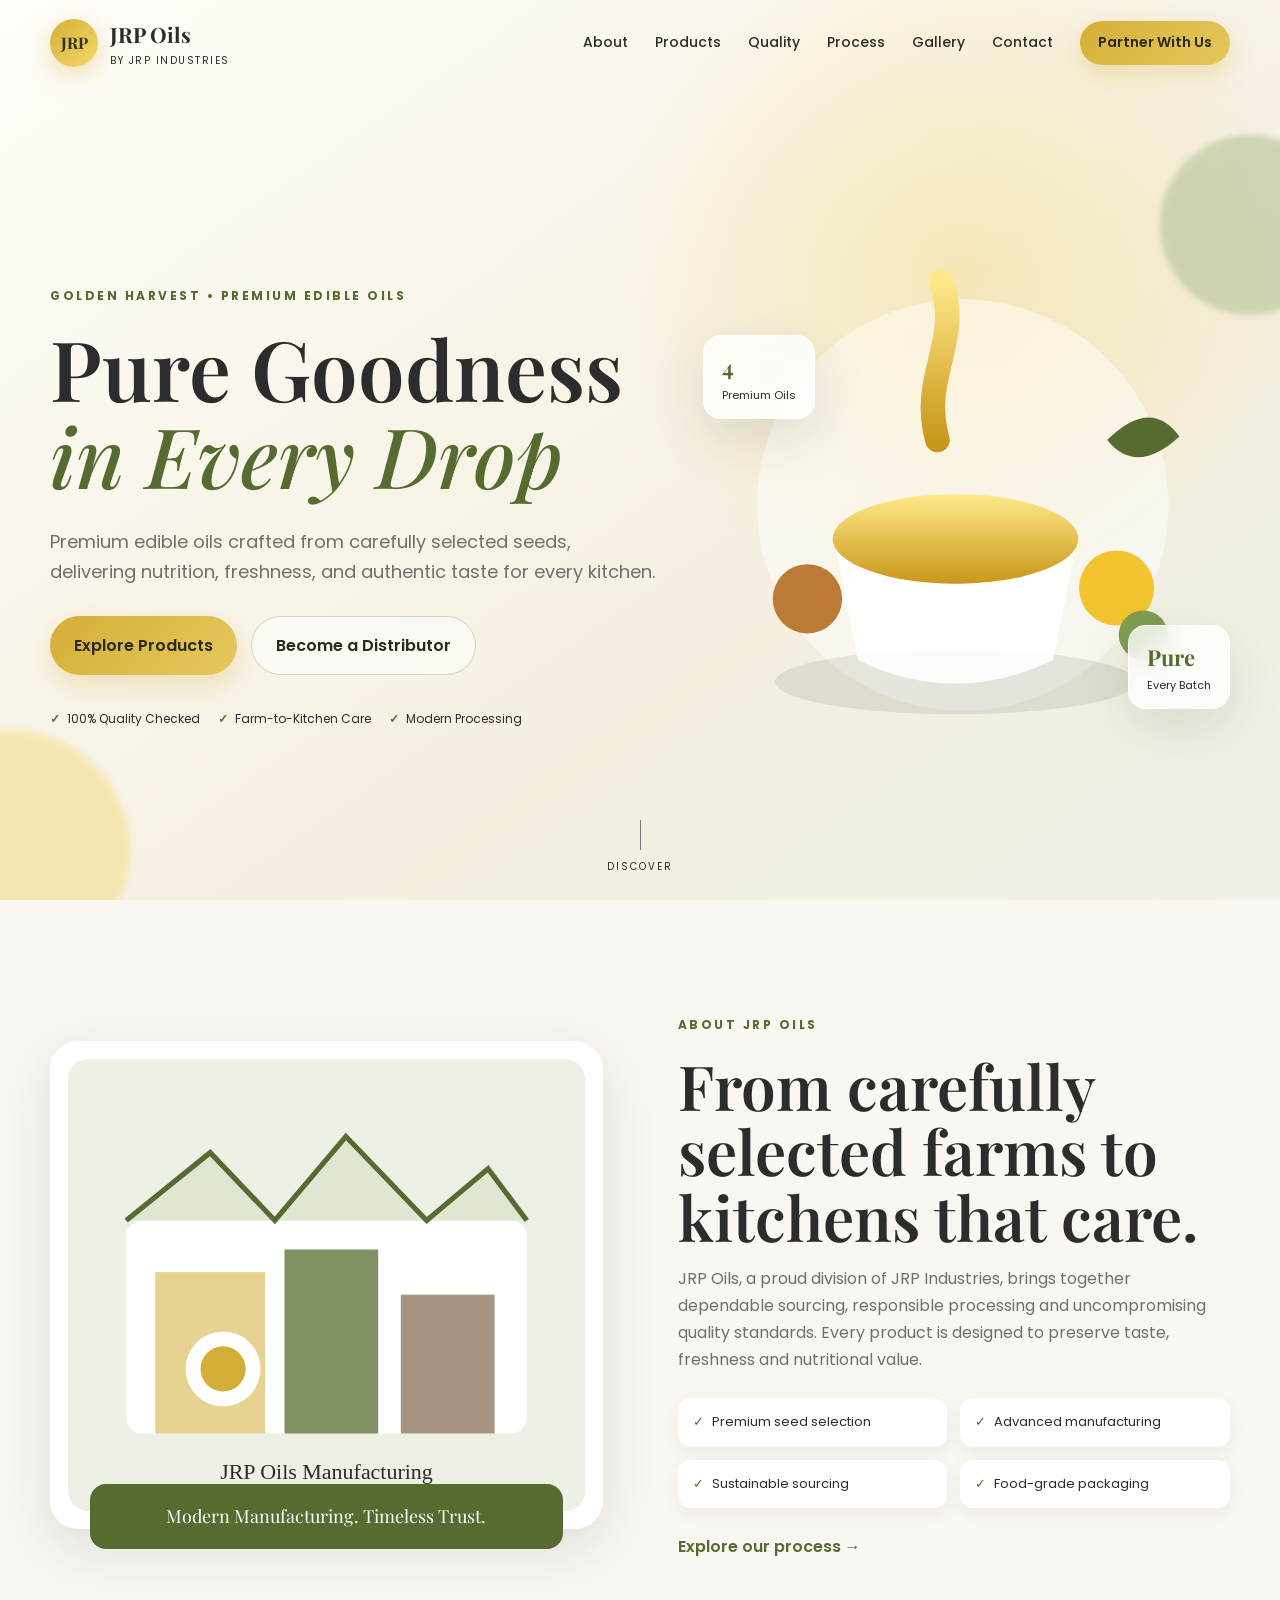
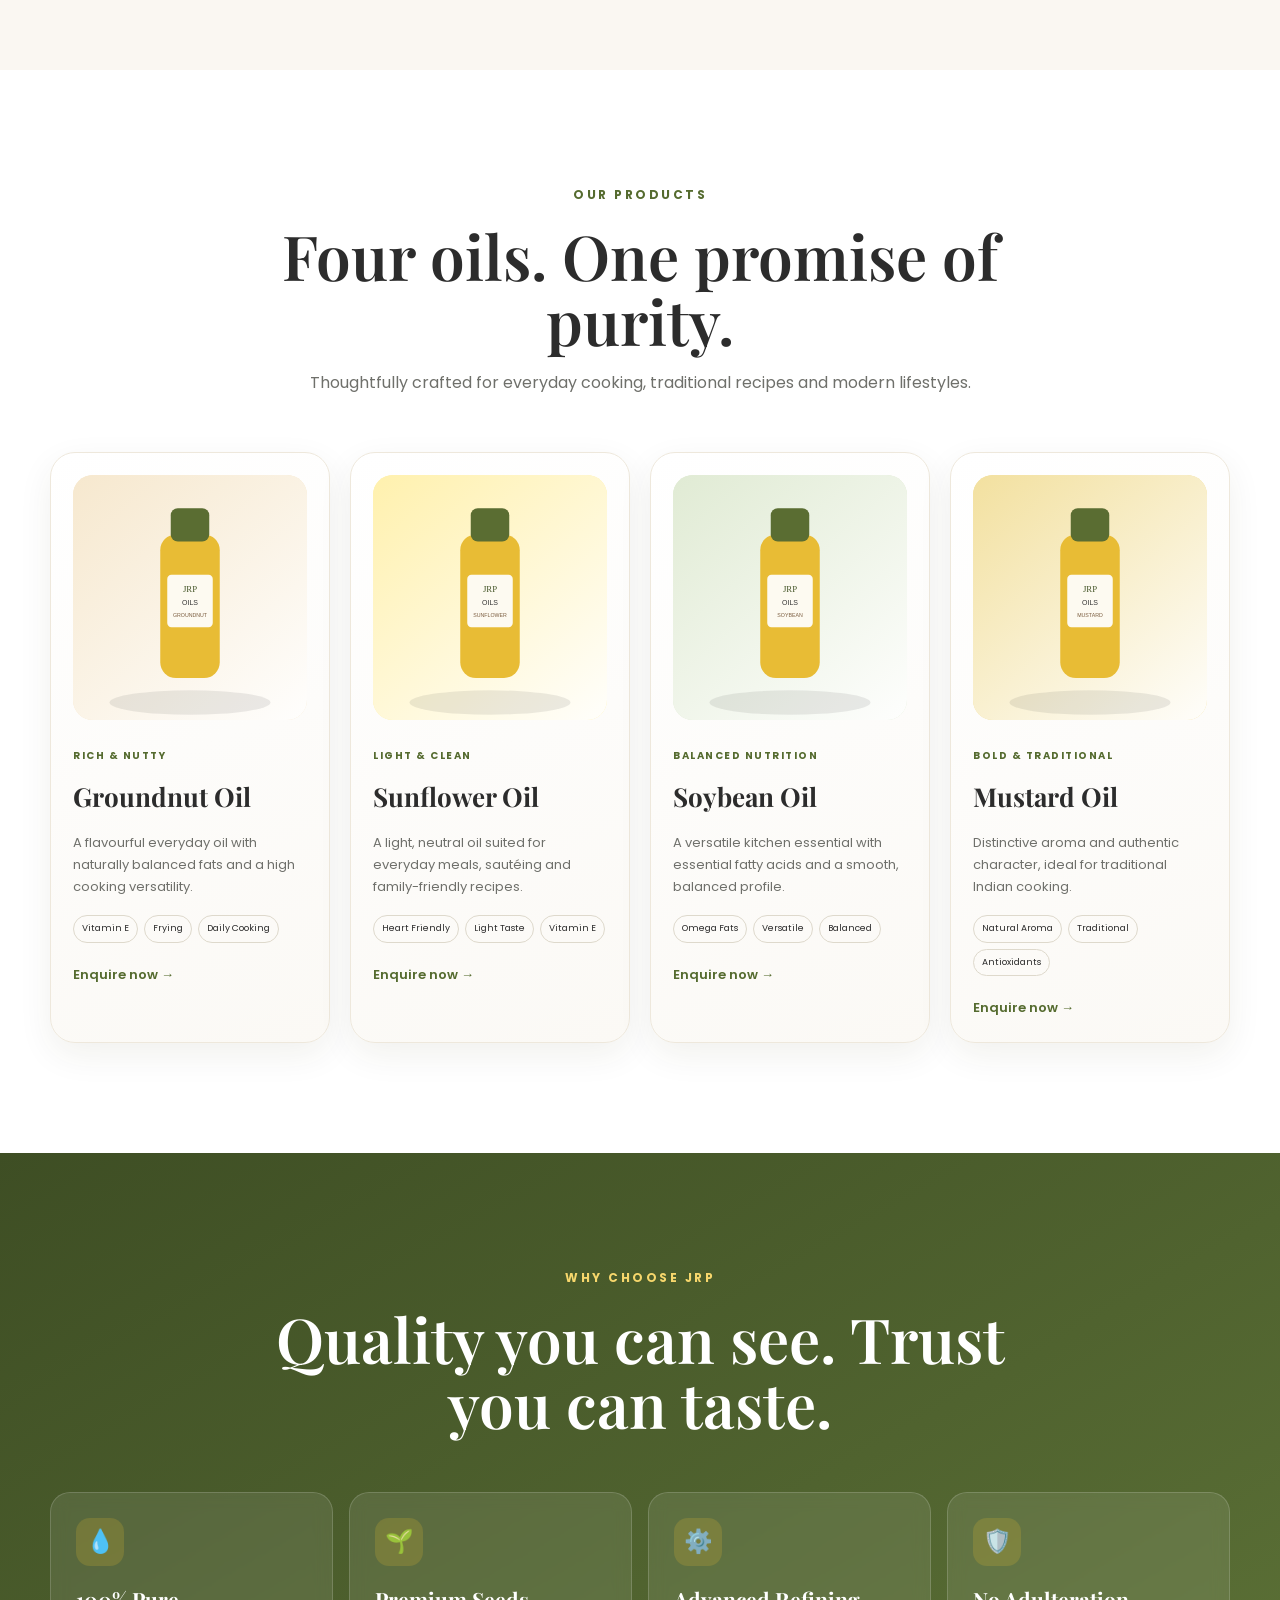
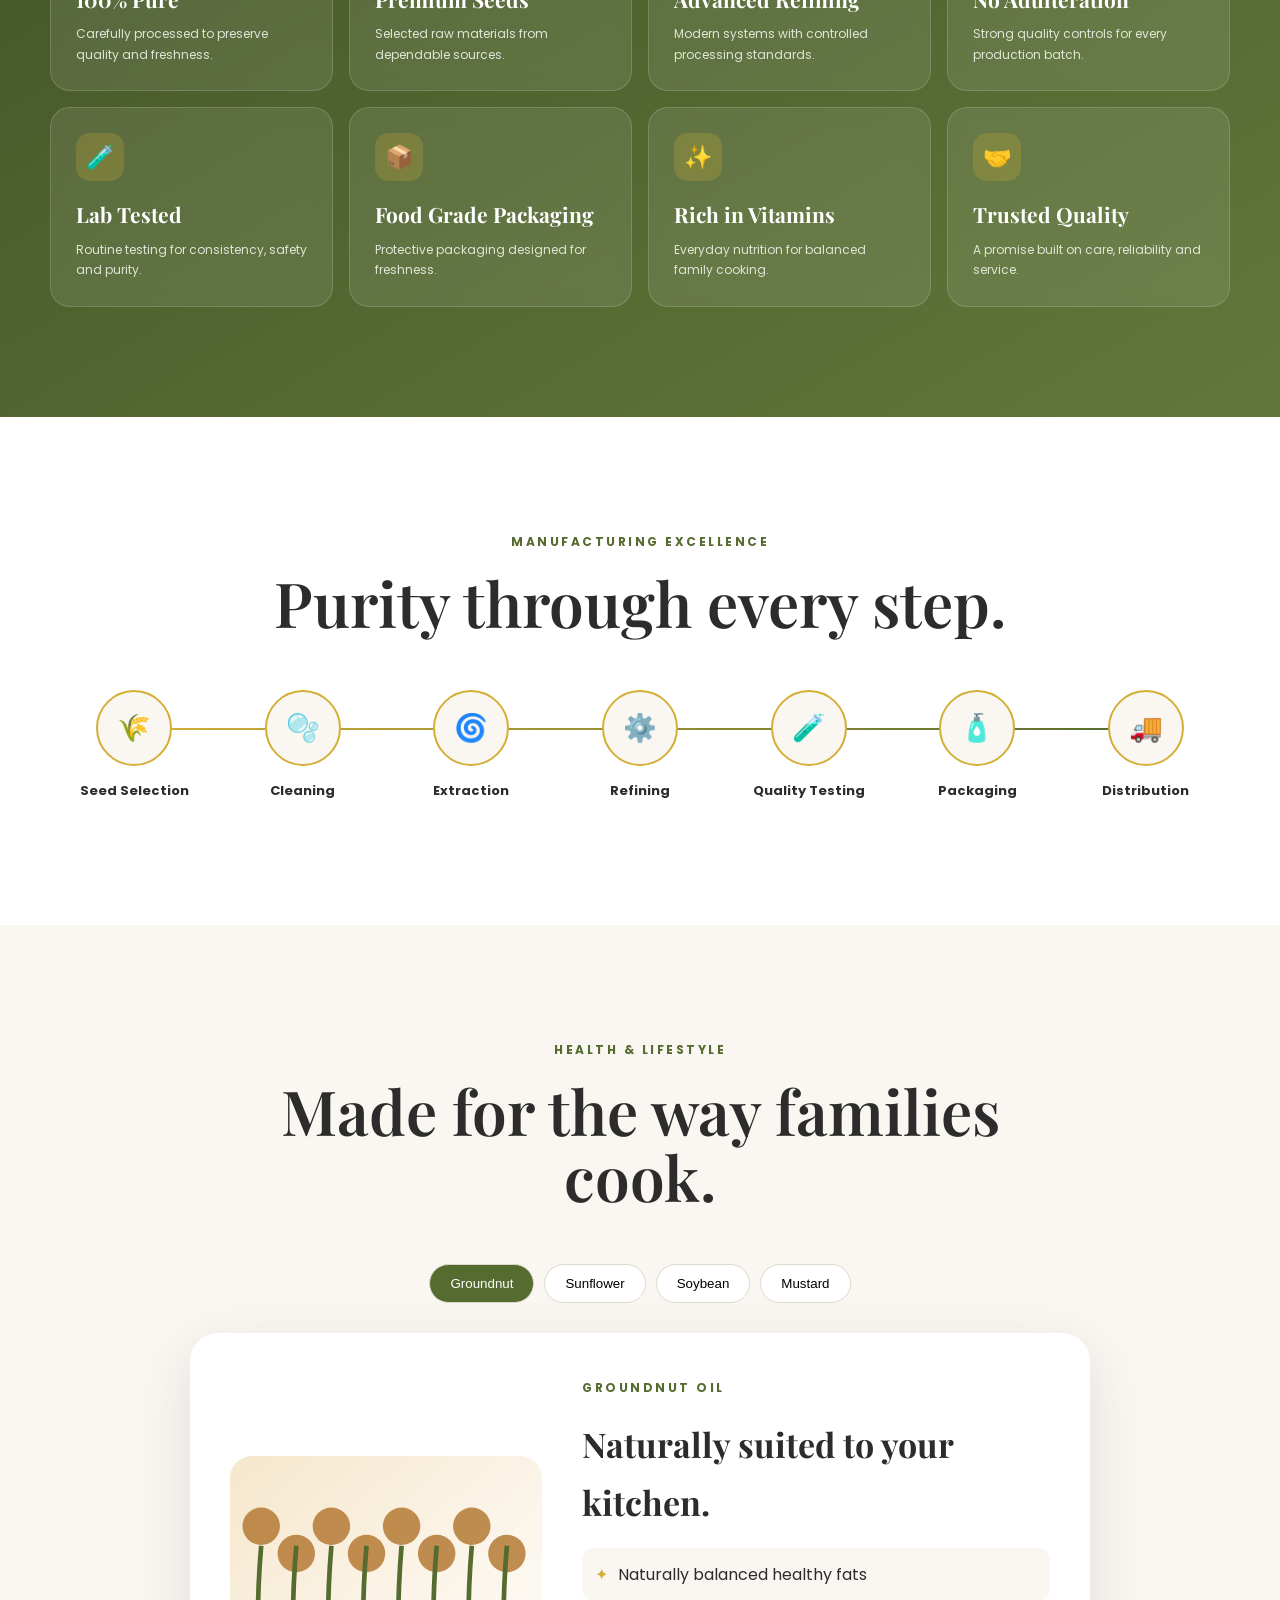
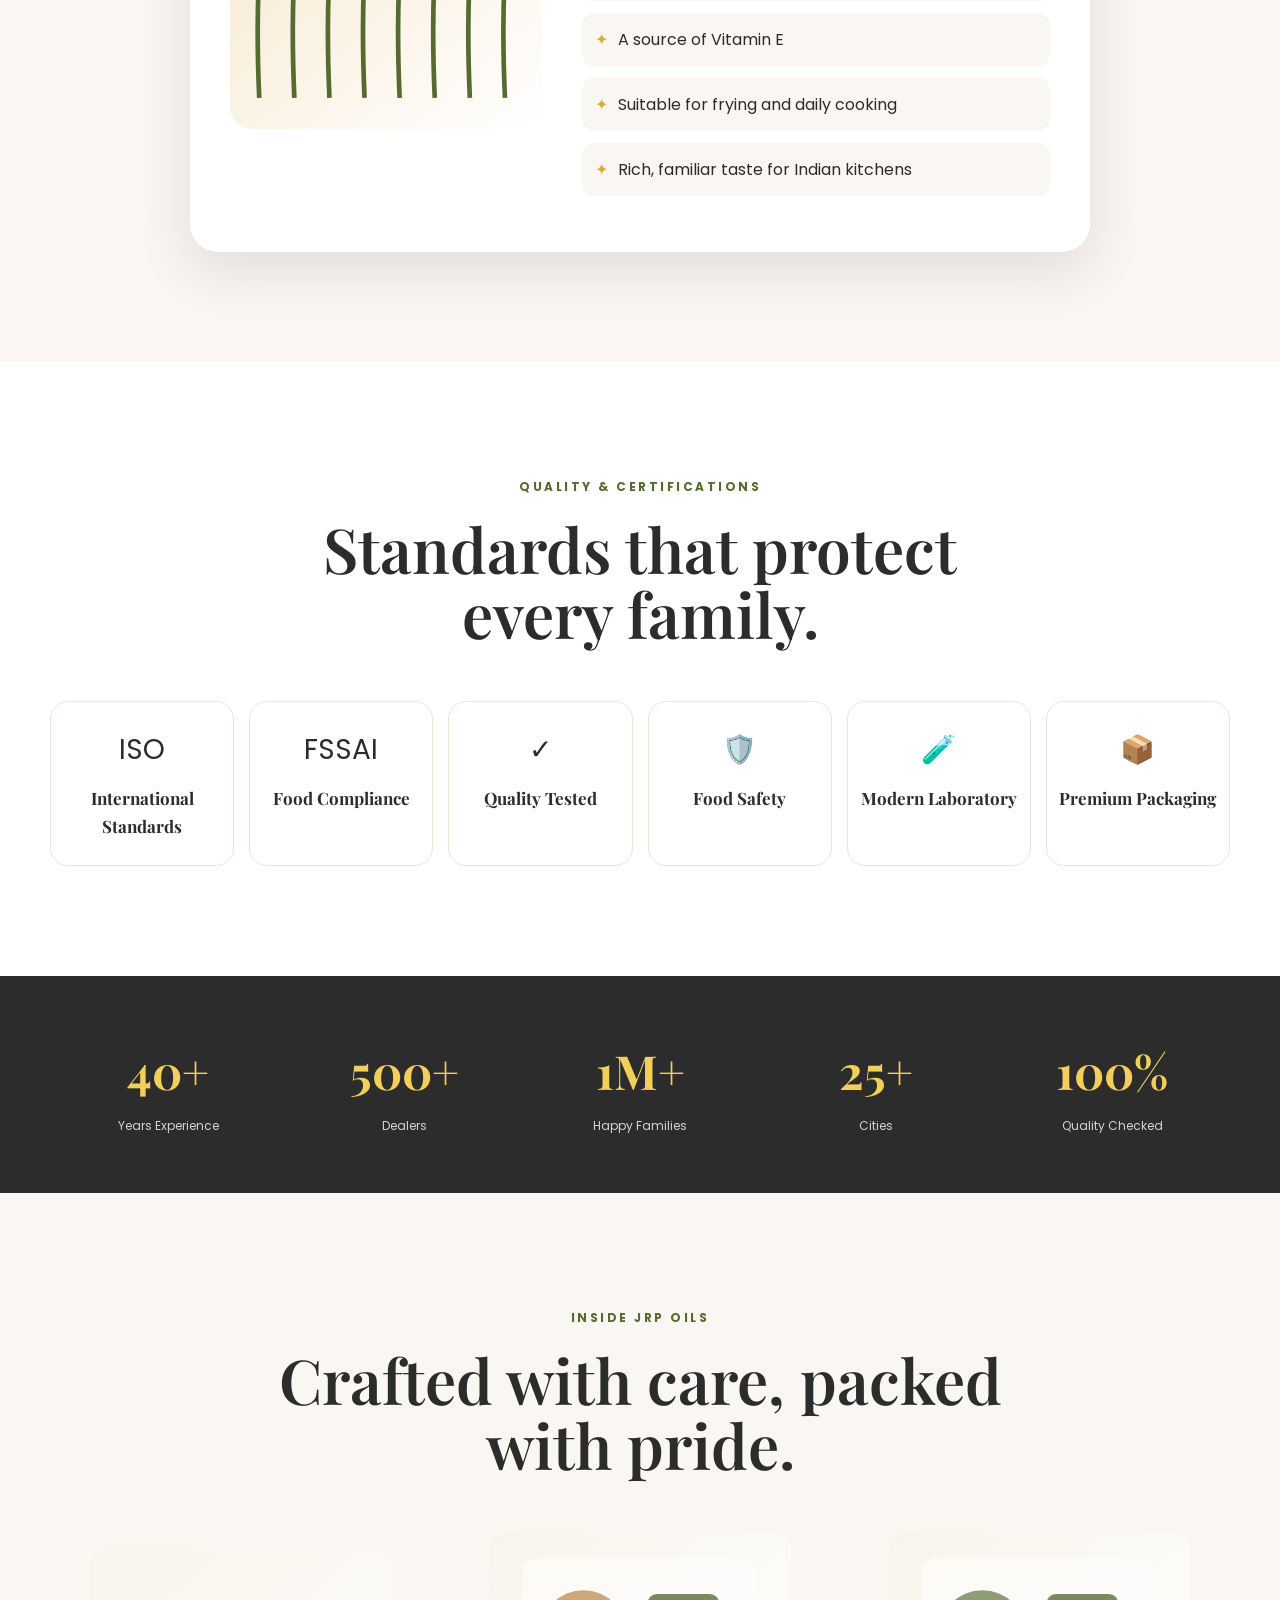
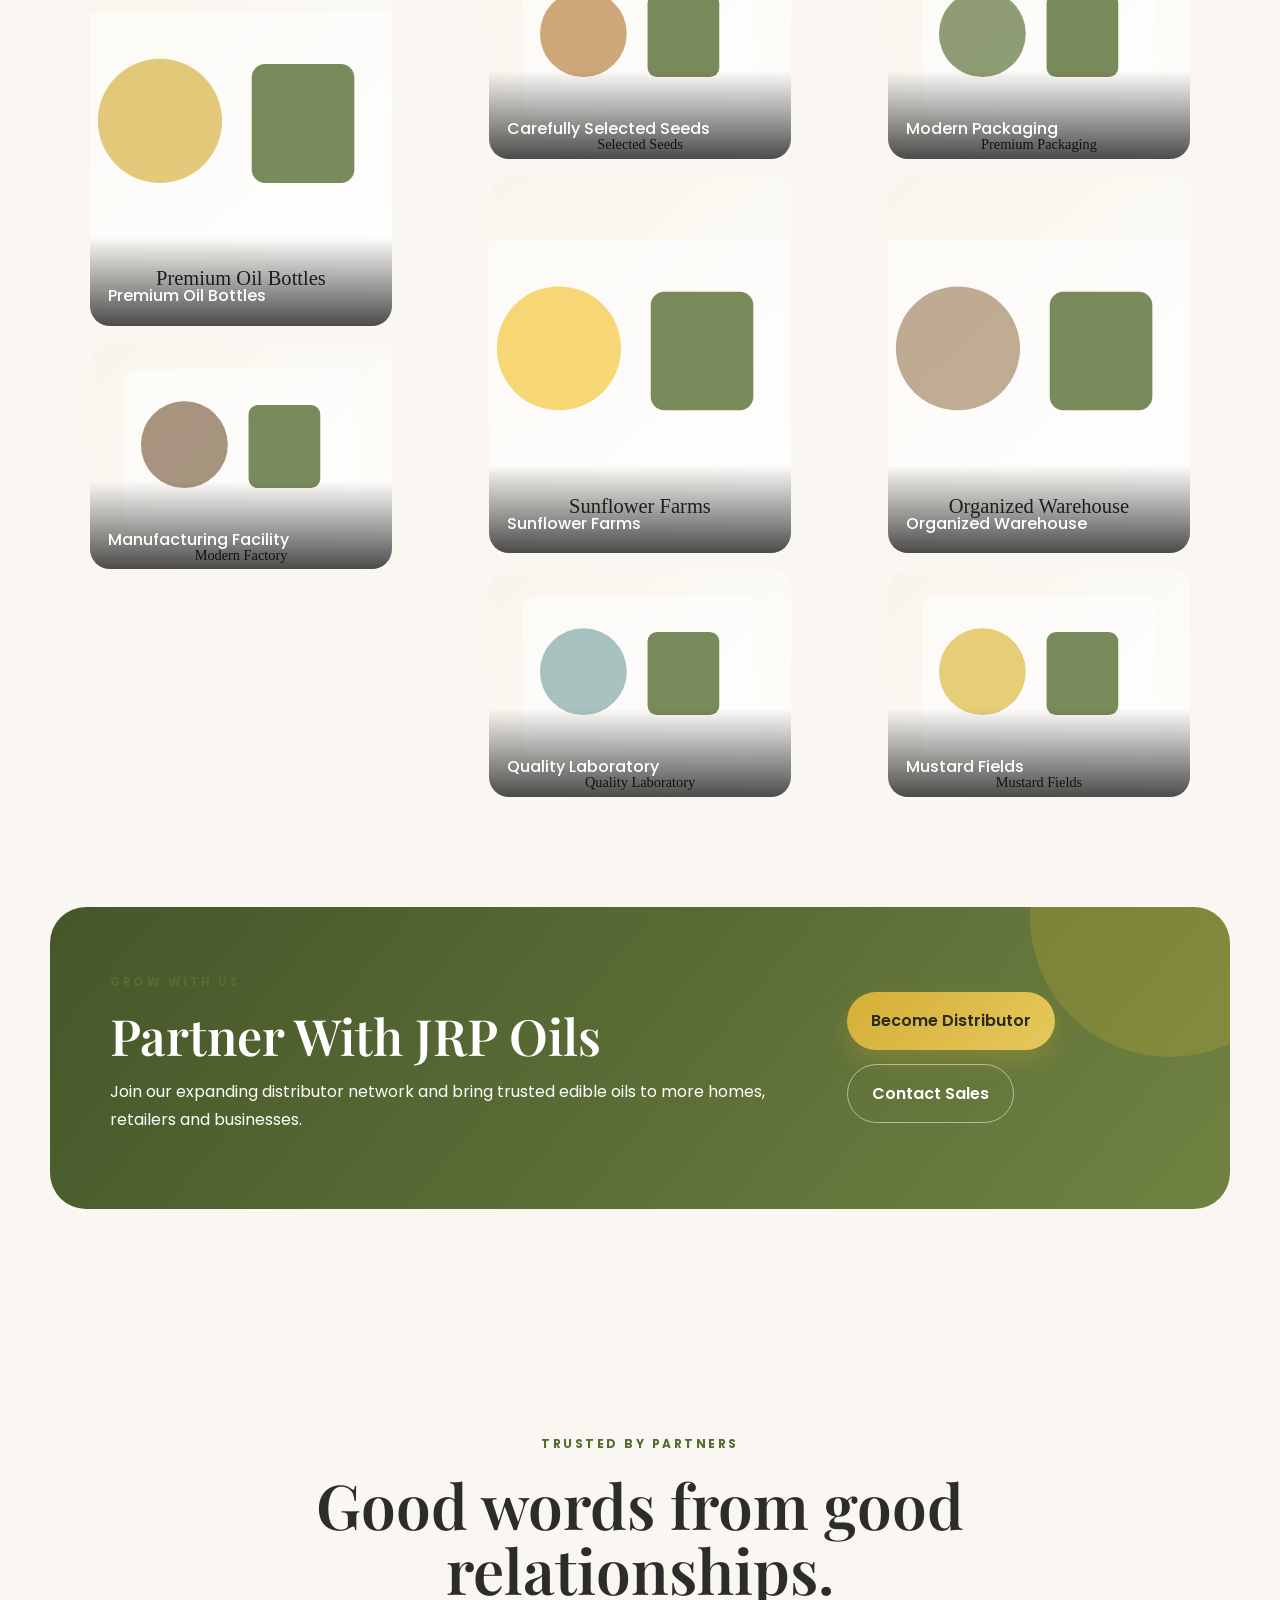
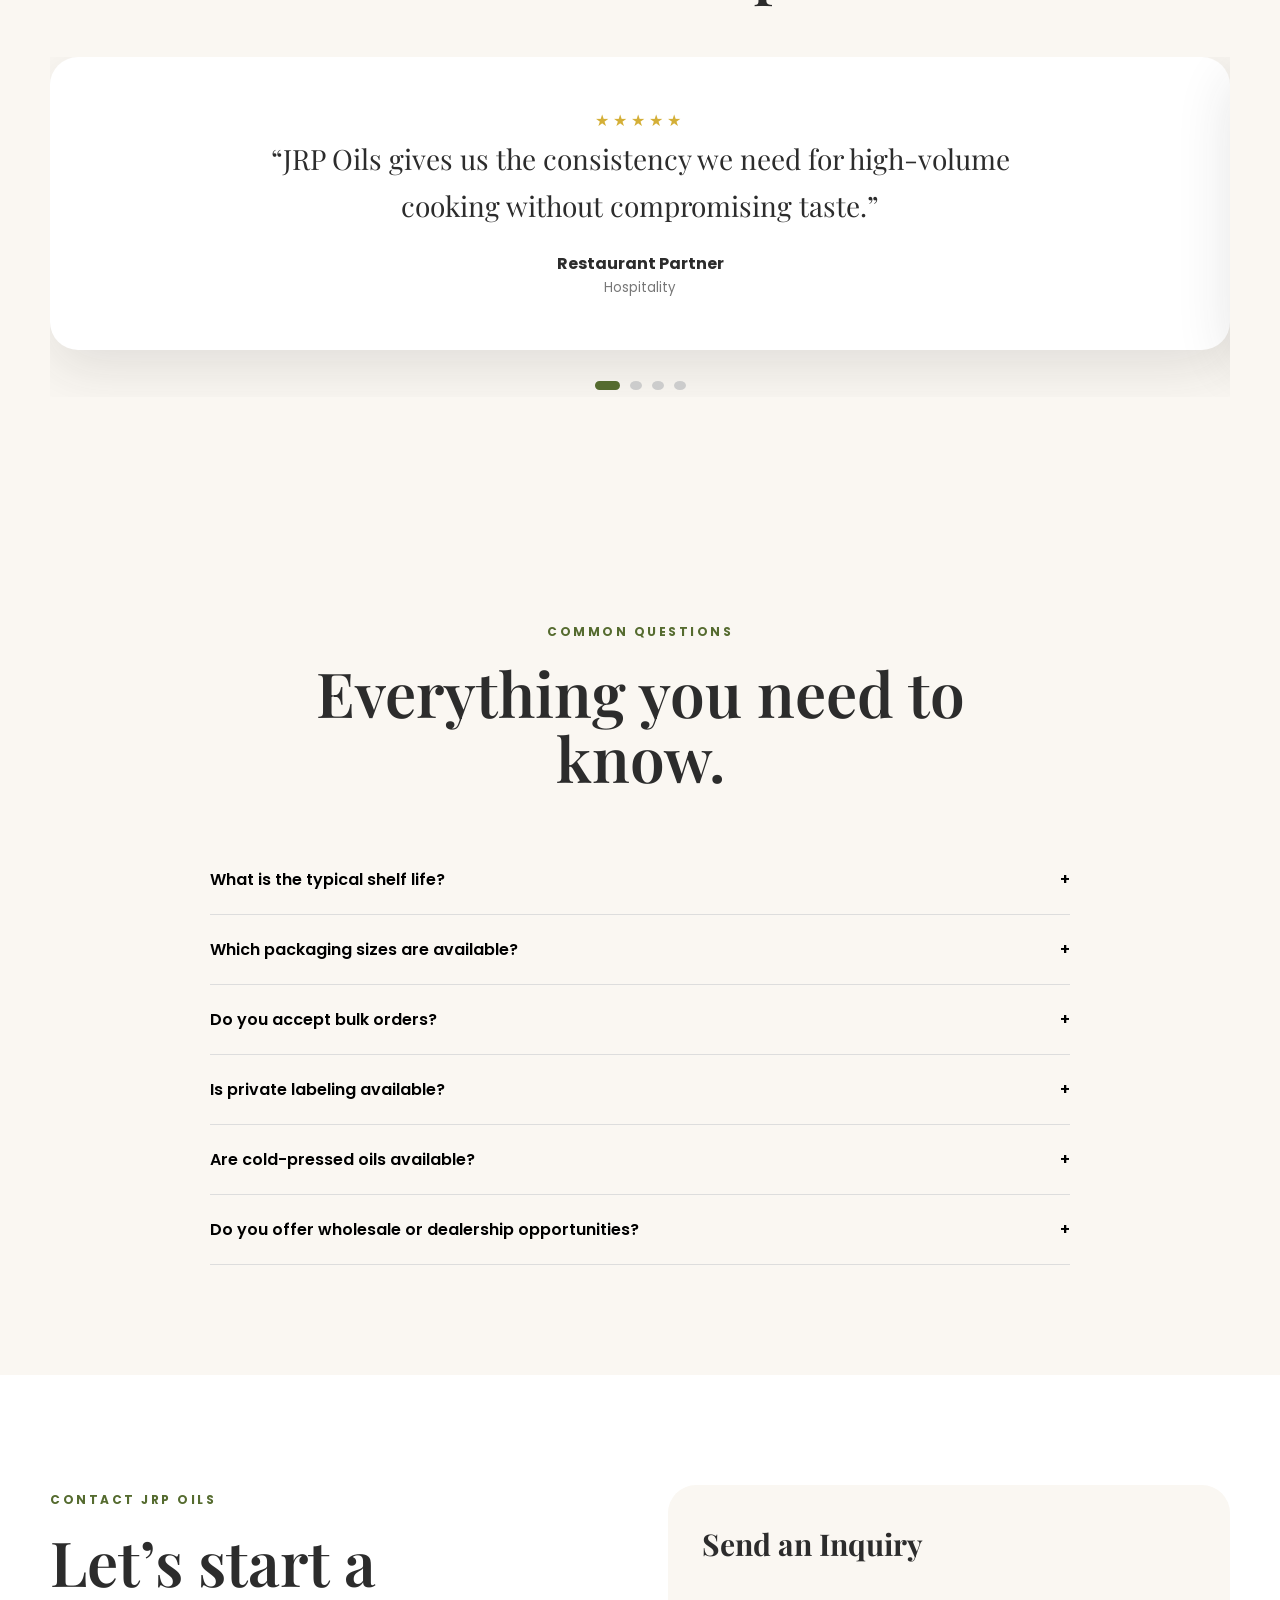
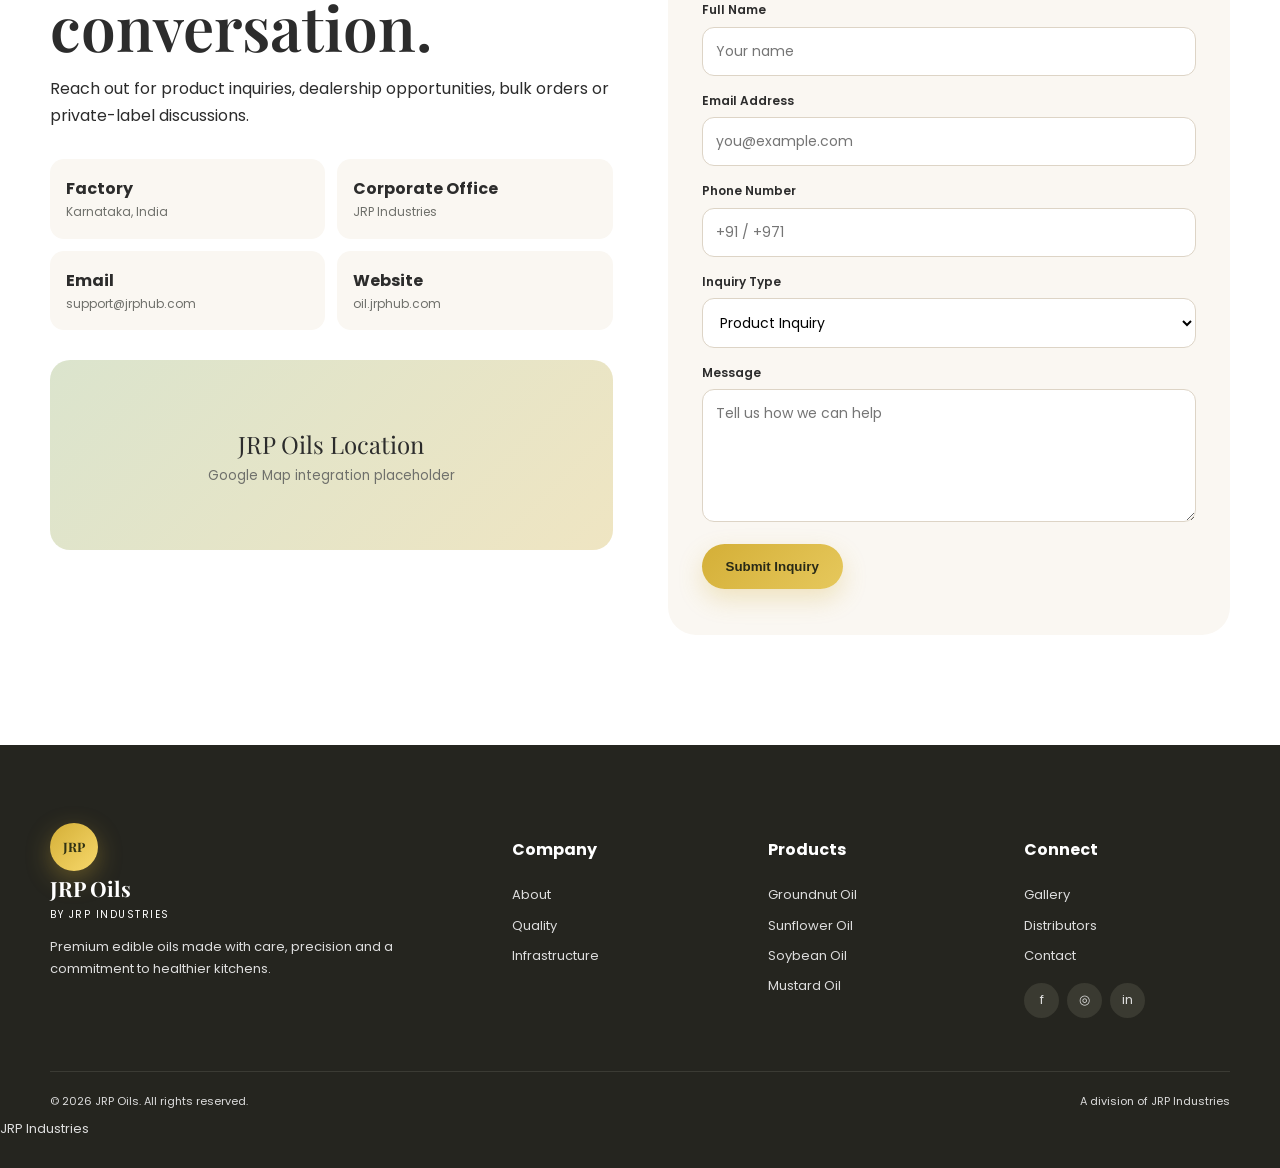
==== commit 309935a9: "Add SEO accessibility and JRP Industries integration" ====
--- a/index.html
+++ b/index.html
@@ -1,102 +1,110 @@
 <!DOCTYPE html>
+
 <html lang="en">
 <head>
-  <meta charset="UTF-8">
-  <meta name="viewport" content="width=device-width, initial-scale=1.0">
-  <meta name="description" content="JRP Oils — premium edible oils crafted from carefully selected seeds for freshness, nutrition and authentic taste.">
-  <meta name="keywords" content="JRP Oils, edible oil, groundnut oil, sunflower oil, soybean oil, mustard oil, JRP Industries">
-  <meta name="theme-color" content="#556B2F">
-  <title>JRP Oils | Pure Goodness in Every Drop</title>
-  <link rel="preconnect" href="https://fonts.googleapis.com">
-  <link rel="preconnect" href="https://fonts.gstatic.com" crossorigin>
-  <link href="https://fonts.googleapis.com/css2?family=Playfair+Display:wght@500;600;700&family=Poppins:wght@300;400;500;600;700&display=swap" rel="stylesheet">
-  <link rel="stylesheet" href="style.css">
-</head>
+<meta charset="utf-8"/>
+<meta content="width=device-width, initial-scale=1.0" name="viewport"/>
+<meta content="JRP Oils — premium edible oils crafted from carefully selected seeds for freshness, nutrition and authentic taste." name="description"/>
+<meta content="JRP Oils, edible oil, groundnut oil, sunflower oil, soybean oil, mustard oil, JRP Industries" name="keywords"/>
+<meta content="#31451f" name="theme-color"/>
+<title>JRP Oils | Pure Goodness in Every Drop</title>
+<link href="https://fonts.googleapis.com" rel="preconnect"/>
+<link crossorigin="" href="https://fonts.gstatic.com" rel="preconnect"/>
+<link href="https://fonts.googleapis.com/css2?family=Playfair+Display:wght@500;600;700&amp;family=Poppins:wght@300;400;500;600;700&amp;display=swap" rel="stylesheet"/>
+<link href="style.css" rel="stylesheet"/>
+<meta content="index, follow, max-image-preview:large" name="robots"/><meta content="JRP Oils" name="author"/><meta content="JRP Oils | Pure Goodness in Every Drop" property="og:title"/><meta content="JRP Oils — premium edible oils crafted from carefully selected seeds for freshness, nutrition and authentic taste." property="og:description"/><meta content="website" property="og:type"/><meta content="https://oil.jrphub.com/" property="og:url"/><meta content="JRP Oils" property="og:site_name"/><meta content="en_IN" property="og:locale"/><meta content="https://oil.jrphub.com/assets/images/social-preview.jpg" property="og:image"/><meta content="1200" property="og:image:width"/><meta content="630" property="og:image:height"/><meta content="JRP Oils — Consumer products division of JRP Industries" property="og:image:alt"/><meta content="summary_large_image" name="twitter:card"/><meta content="JRP Oils | Pure Goodness in Every Drop" name="twitter:title"/><meta content="JRP Oils — premium edible oils crafted from carefully selected seeds for freshness, nutrition and authentic taste." name="twitter:description"/><meta content="https://oil.jrphub.com/assets/images/social-preview.jpg" name="twitter:image"/><meta content="JRP Oils — Consumer products division of JRP Industries" name="twitter:image:alt"/><link href="https://oil.jrphub.com/" rel="canonical"/><link href="/site.webmanifest" rel="manifest"/><script data-schema="organization" type="application/ld+json">{
+  "@context": "https://schema.org",
+  "@type": "Organization",
+  "@id": "https://oil.jrphub.com/#organization",
+  "name": "JRP Oils",
+  "url": "https://oil.jrphub.com/",
+  "description": "JRP Oils presents groundnut, sunflower, soybean and mustard oils with a focus on quality and dependable distribution.",
+  "parentOrganization": {
+    "@type": "Organization",
+    "name": "JRP Industries",
+    "url": "https://jrphub.com/"
+  }
+}</script><script data-schema="website" type="application/ld+json">{
+  "@context": "https://schema.org",
+  "@type": "WebSite",
+  "@id": "https://oil.jrphub.com/#website",
+  "url": "https://oil.jrphub.com/",
+  "name": "JRP Oils",
+  "publisher": {
+    "@id": "https://oil.jrphub.com/#organization"
+  },
+  "inLanguage": "en"
+}</script></head>
 <body>
-  <a class="skip-link" href="#main">Skip to content</a>
-  <header class="site-header" id="top">
-    <nav class="nav container" aria-label="Primary navigation">
-      <a class="brand" href="#top" aria-label="JRP Oils home">
-        <span class="brand-mark">JRP</span>
-        <span><strong>JRP Oils</strong><small>by JRP Industries</small></span>
-      </a>
-      <button class="nav-toggle" aria-label="Open menu" aria-expanded="false"><span></span><span></span><span></span></button>
-      <div class="nav-links">
-        <a href="#about">About</a><a href="#products">Products</a><a href="#quality">Quality</a><a href="#process">Process</a><a href="#gallery">Gallery</a><a href="#contact">Contact</a>
-        <a class="btn btn-small" href="#distributor">Partner With Us</a>
-      </div>
-    </nav>
-  </header>
-
-  <main id="main">
-    <section class="hero" aria-labelledby="hero-title">
-      <div class="hero-orb orb-one"></div><div class="hero-orb orb-two"></div>
-      <div class="container hero-grid">
-        <div class="hero-copy reveal">
-          <span class="eyebrow">Golden Harvest • Premium Edible Oils</span>
-          <h1 id="hero-title">Pure Goodness<br><em>in Every Drop</em></h1>
-          <p>Premium edible oils crafted from carefully selected seeds, delivering nutrition, freshness, and authentic taste for every kitchen.</p>
-          <div class="hero-actions"><a class="btn" href="#products">Explore Products</a><a class="btn btn-outline" href="#distributor">Become a Distributor</a></div>
-          <div class="hero-trust"><span>100% Quality Checked</span><span>Farm-to-Kitchen Care</span><span>Modern Processing</span></div>
-        </div>
-        <div class="hero-visual reveal">
-          <img src="assets/images/hero-oil.svg" alt="Golden edible oil pouring beside premium seeds" width="760" height="680">
-          <div class="floating-badge badge-one"><b>4</b><span>Premium Oils</span></div>
-          <div class="floating-badge badge-two"><b>Pure</b><span>Every Batch</span></div>
-        </div>
-      </div>
-      <a class="scroll-indicator" href="#about" aria-label="Scroll to about section"><span></span>Discover</a>
-    </section>
-
-    <section class="section about" id="about">
-      <div class="container split-grid">
-        <div class="image-frame reveal"><img loading="lazy" src="assets/images/manufacturing.svg" alt="Modern JRP Oils manufacturing facility"><span class="image-caption">Modern Manufacturing. Timeless Trust.</span></div>
-        <div class="section-copy reveal">
-          <span class="eyebrow">About JRP Oils</span><h2>From carefully selected farms to kitchens that care.</h2>
-          <p>JRP Oils, a proud division of JRP Industries, brings together dependable sourcing, responsible processing and uncompromising quality standards. Every product is designed to preserve taste, freshness and nutritional value.</p>
-          <div class="check-grid"><span>Premium seed selection</span><span>Advanced manufacturing</span><span>Sustainable sourcing</span><span>Food-grade packaging</span></div>
-          <a class="text-link" href="#process">Explore our process <span>→</span></a>
-        </div>
-      </div>
-    </section>
-
-    <section class="section products-section" id="products">
-      <div class="container"><div class="section-heading reveal"><span class="eyebrow">Our Products</span><h2>Four oils. One promise of purity.</h2><p>Thoughtfully crafted for everyday cooking, traditional recipes and modern lifestyles.</p></div>
-        <div class="product-grid">
-          <article class="product-card groundnut reveal"><div class="product-art"><img loading="lazy" src="assets/images/groundnut-oil.svg" alt="JRP Groundnut Oil bottle"></div><span class="product-tag">Rich & Nutty</span><h3>Groundnut Oil</h3><p>A flavourful everyday oil with naturally balanced fats and a high cooking versatility.</p><div class="pill-row"><span>Vitamin E</span><span>Frying</span><span>Daily Cooking</span></div><a href="#contact">Enquire now →</a></article>
-          <article class="product-card sunflower reveal"><div class="product-art"><img loading="lazy" src="assets/images/sunflower-oil.svg" alt="JRP Sunflower Oil bottle"></div><span class="product-tag">Light & Clean</span><h3>Sunflower Oil</h3><p>A light, neutral oil suited for everyday meals, sautéing and family-friendly recipes.</p><div class="pill-row"><span>Heart Friendly</span><span>Light Taste</span><span>Vitamin E</span></div><a href="#contact">Enquire now →</a></article>
-          <article class="product-card soybean reveal"><div class="product-art"><img loading="lazy" src="assets/images/soybean-oil.svg" alt="JRP Soybean Oil bottle"></div><span class="product-tag">Balanced Nutrition</span><h3>Soybean Oil</h3><p>A versatile kitchen essential with essential fatty acids and a smooth, balanced profile.</p><div class="pill-row"><span>Omega Fats</span><span>Versatile</span><span>Balanced</span></div><a href="#contact">Enquire now →</a></article>
-          <article class="product-card mustard reveal"><div class="product-art"><img loading="lazy" src="assets/images/mustard-oil.svg" alt="JRP Mustard Oil bottle"></div><span class="product-tag">Bold & Traditional</span><h3>Mustard Oil</h3><p>Distinctive aroma and authentic character, ideal for traditional Indian cooking.</p><div class="pill-row"><span>Natural Aroma</span><span>Traditional</span><span>Antioxidants</span></div><a href="#contact">Enquire now →</a></article>
-        </div>
-      </div>
-    </section>
-
-    <section class="section why-us" id="quality"><div class="container"><div class="section-heading light reveal"><span class="eyebrow">Why Choose JRP</span><h2>Quality you can see. Trust you can taste.</h2></div><div class="feature-grid" id="features"></div></div></section>
-
-    <section class="section process" id="process"><div class="container"><div class="section-heading reveal"><span class="eyebrow">Manufacturing Excellence</span><h2>Purity through every step.</h2></div><div class="process-line" id="processLine"></div></div></section>
-
-    <section class="section benefits"><div class="container"><div class="section-heading reveal"><span class="eyebrow">Health & Lifestyle</span><h2>Made for the way families cook.</h2></div><div class="benefit-tabs reveal" role="tablist"><button class="active" data-benefit="groundnut">Groundnut</button><button data-benefit="sunflower">Sunflower</button><button data-benefit="soybean">Soybean</button><button data-benefit="mustard">Mustard</button></div><div class="benefit-panel reveal" id="benefitPanel"></div></div></section>
-
-    <section class="section certifications"><div class="container"><div class="section-heading reveal"><span class="eyebrow">Quality & Certifications</span><h2>Standards that protect every family.</h2></div><div class="cert-grid" id="certGrid"></div></div></section>
-
-    <section class="stats"><div class="container stats-grid"><div><strong data-count="40" data-suffix="+">0</strong><span>Years Experience</span></div><div><strong data-count="500" data-suffix="+">0</strong><span>Dealers</span></div><div><strong data-count="1" data-suffix="M+">0</strong><span>Happy Families</span></div><div><strong data-count="25" data-suffix="+">0</strong><span>Cities</span></div><div><strong data-count="100" data-suffix="%">0</strong><span>Quality Checked</span></div></div></section>
-
-    <section class="section gallery" id="gallery"><div class="container"><div class="section-heading reveal"><span class="eyebrow">Inside JRP Oils</span><h2>Crafted with care, packed with pride.</h2></div><div class="gallery-grid" id="galleryGrid"></div></div></section>
-
-    <section class="section distributor" id="distributor"><div class="container distributor-card reveal"><div><span class="eyebrow">Grow With Us</span><h2>Partner With JRP Oils</h2><p>Join our expanding distributor network and bring trusted edible oils to more homes, retailers and businesses.</p></div><div class="hero-actions"><a class="btn" href="#contact">Become Distributor</a><a class="btn btn-outline-light" href="#contact">Contact Sales</a></div></div></section>
-
-    <section class="section testimonials"><div class="container"><div class="section-heading reveal"><span class="eyebrow">Trusted by Partners</span><h2>Good words from good relationships.</h2></div><div class="testimonial-shell reveal"><div class="testimonial-track" id="testimonialTrack"></div><div class="slider-dots" id="sliderDots"></div></div></div></section>
-
-    <section class="section faq"><div class="container narrow"><div class="section-heading reveal"><span class="eyebrow">Common Questions</span><h2>Everything you need to know.</h2></div><div class="accordion" id="faqList"></div></div></section>
-
-    <section class="section contact" id="contact"><div class="container contact-grid"><div class="contact-copy reveal"><span class="eyebrow">Contact JRP Oils</span><h2>Let’s start a conversation.</h2><p>Reach out for product inquiries, dealership opportunities, bulk orders or private-label discussions.</p><div class="contact-cards"><div><b>Factory</b><span>Karnataka, India</span></div><div><b>Corporate Office</b><span>JRP Industries</span></div><div><b>Email</b><a href="mailto:support@jrphub.com">support@jrphub.com</a></div><div><b>Website</b><a href="https://oil.jrphub.com">oil.jrphub.com</a></div></div><div class="map-placeholder"><span>JRP Oils Location</span><small>Google Map integration placeholder</small></div></div>
-      <form class="inquiry-form reveal" id="inquiryForm"><h3>Send an Inquiry</h3><label>Full Name<input required name="name" type="text" placeholder="Your name"></label><label>Email Address<input required name="email" type="email" placeholder="you@example.com"></label><label>Phone Number<input name="phone" type="tel" placeholder="+91 / +971"></label><label>Inquiry Type<select name="type"><option>Product Inquiry</option><option>Distributor Opportunity</option><option>Bulk Order</option><option>Private Label</option><option>General Inquiry</option></select></label><label>Message<textarea required name="message" rows="5" placeholder="Tell us how we can help"></textarea></label><button class="btn" type="submit">Submit Inquiry</button><p class="form-status" role="status"></p></form>
-    </div></section>
-  </main>
-
-  <footer class="footer"><div class="container footer-grid"><div><a class="brand footer-brand" href="#top"><span class="brand-mark">JRP</span><span><strong>JRP Oils</strong><small>by JRP Industries</small></span></a><p>Premium edible oils made with care, precision and a commitment to healthier kitchens.</p></div><div><h4>Company</h4><a href="#about">About</a><a href="#quality">Quality</a><a href="#process">Infrastructure</a></div><div><h4>Products</h4><a href="#products">Groundnut Oil</a><a href="#products">Sunflower Oil</a><a href="#products">Soybean Oil</a><a href="#products">Mustard Oil</a></div><div><h4>Connect</h4><a href="#gallery">Gallery</a><a href="#distributor">Distributors</a><a href="#contact">Contact</a><div class="socials"><a href="#" aria-label="Facebook">f</a><a href="#" aria-label="Instagram">◎</a><a href="#" aria-label="LinkedIn">in</a></div></div></div><div class="footer-bottom container"><span>© <span id="year"></span> JRP Oils. All rights reserved.</span><span>A division of JRP Industries</span></div></footer>
-
-  <div class="lightbox" id="lightbox" role="dialog" aria-modal="true" aria-label="Gallery image preview"><button aria-label="Close preview">×</button><img alt="Gallery preview"></div>
-  <script src="script.js"></script>
+<a class="skip-link" href="#main">Skip to content</a>
+<header class="site-header" id="top">
+<nav aria-label="Primary navigation" class="nav container">
+<a aria-label="JRP Oils home" class="brand" href="#top">
+<span class="brand-mark">JRP</span>
+<span><strong>JRP Oils</strong><small>by JRP Industries</small></span>
+</a>
+<button aria-expanded="false" aria-label="Open menu" class="nav-toggle"><span></span><span></span><span></span></button>
+<div class="nav-links">
+<a href="#about">About</a><a href="#products">Products</a><a href="#quality">Quality</a><a href="#process">Process</a><a href="#gallery">Gallery</a><a href="#contact">Contact</a>
+<a class="btn btn-small" href="#distributor">Partner With Us</a>
+</div>
+</nav>
+</header>
+<main id="main-content">
+<section aria-labelledby="hero-title" class="hero">
+<div class="hero-orb orb-one"></div><div class="hero-orb orb-two"></div>
+<div class="container hero-grid">
+<div class="hero-copy reveal">
+<span class="eyebrow">Golden Harvest • Premium Edible Oils</span>
+<h1 id="hero-title">Pure Goodness<br/><em>in Every Drop</em></h1>
+<p>Premium edible oils crafted from carefully selected seeds, delivering nutrition, freshness, and authentic taste for every kitchen.</p>
+<div class="hero-actions"><a class="btn" href="#products">Explore Products</a><a class="btn btn-outline" href="#distributor">Become a Distributor</a></div>
+<div class="hero-trust"><span>100% Quality Checked</span><span>Farm-to-Kitchen Care</span><span>Modern Processing</span></div>
+</div>
+<div class="hero-visual reveal">
+<img alt="Golden edible oil pouring beside premium seeds" height="680" src="assets/images/hero-oil.svg" width="760"/>
+<div class="floating-badge badge-one"><b>4</b><span>Premium Oils</span></div>
+<div class="floating-badge badge-two"><b>Pure</b><span>Every Batch</span></div>
+</div>
+</div>
+<a aria-label="Scroll to about section" class="scroll-indicator" href="#about"><span></span>Discover</a>
+</section>
+<section class="section about" id="about">
+<div class="container split-grid">
+<div class="image-frame reveal"><img alt="Modern JRP Oils manufacturing facility" loading="lazy" src="assets/images/manufacturing.svg"/><span class="image-caption">Modern Manufacturing. Timeless Trust.</span></div>
+<div class="section-copy reveal">
+<span class="eyebrow">About JRP Oils</span><h2>From carefully selected farms to kitchens that care.</h2>
+<p>JRP Oils, a proud division of JRP Industries, brings together dependable sourcing, responsible processing and uncompromising quality standards. Every product is designed to preserve taste, freshness and nutritional value.</p>
+<div class="check-grid"><span>Premium seed selection</span><span>Advanced manufacturing</span><span>Sustainable sourcing</span><span>Food-grade packaging</span></div>
+<a class="text-link" href="#process">Explore our process <span>→</span></a>
+</div>
+</div>
+</section>
+<section class="section products-section" id="products">
+<div class="container"><div class="section-heading reveal"><span class="eyebrow">Our Products</span><h2>Four oils. One promise of purity.</h2><p>Thoughtfully crafted for everyday cooking, traditional recipes and modern lifestyles.</p></div>
+<div class="product-grid">
+<article class="product-card groundnut reveal"><div class="product-art"><img alt="JRP Groundnut Oil bottle" loading="lazy" src="assets/images/groundnut-oil.svg"/></div><span class="product-tag">Rich &amp; Nutty</span><h3>Groundnut Oil</h3><p>A flavourful everyday oil with naturally balanced fats and a high cooking versatility.</p><div class="pill-row"><span>Vitamin E</span><span>Frying</span><span>Daily Cooking</span></div><a href="#contact">Enquire now →</a></article>
+<article class="product-card sunflower reveal"><div class="product-art"><img alt="JRP Sunflower Oil bottle" loading="lazy" src="assets/images/sunflower-oil.svg"/></div><span class="product-tag">Light &amp; Clean</span><h3>Sunflower Oil</h3><p>A light, neutral oil suited for everyday meals, sautéing and family-friendly recipes.</p><div class="pill-row"><span>Heart Friendly</span><span>Light Taste</span><span>Vitamin E</span></div><a href="#contact">Enquire now →</a></article>
+<article class="product-card soybean reveal"><div class="product-art"><img alt="JRP Soybean Oil bottle" loading="lazy" src="assets/images/soybean-oil.svg"/></div><span class="product-tag">Balanced Nutrition</span><h3>Soybean Oil</h3><p>A versatile kitchen essential with essential fatty acids and a smooth, balanced profile.</p><div class="pill-row"><span>Omega Fats</span><span>Versatile</span><span>Balanced</span></div><a href="#contact">Enquire now →</a></article>
+<article class="product-card mustard reveal"><div class="product-art"><img alt="JRP Mustard Oil bottle" loading="lazy" src="assets/images/mustard-oil.svg"/></div><span class="product-tag">Bold &amp; Traditional</span><h3>Mustard Oil</h3><p>Distinctive aroma and authentic character, ideal for traditional Indian cooking.</p><div class="pill-row"><span>Natural Aroma</span><span>Traditional</span><span>Antioxidants</span></div><a href="#contact">Enquire now →</a></article>
+</div>
+</div>
+</section>
+<section class="section why-us" id="quality"><div class="container"><div class="section-heading light reveal"><span class="eyebrow">Why Choose JRP</span><h2>Quality you can see. Trust you can taste.</h2></div><div class="feature-grid" id="features"></div></div></section>
+<section class="section process" id="process"><div class="container"><div class="section-heading reveal"><span class="eyebrow">Manufacturing Excellence</span><h2>Purity through every step.</h2></div><div class="process-line" id="processLine"></div></div></section>
+<section class="section benefits"><div class="container"><div class="section-heading reveal"><span class="eyebrow">Health &amp; Lifestyle</span><h2>Made for the way families cook.</h2></div><div class="benefit-tabs reveal" role="tablist"><button class="active" data-benefit="groundnut">Groundnut</button><button data-benefit="sunflower">Sunflower</button><button data-benefit="soybean">Soybean</button><button data-benefit="mustard">Mustard</button></div><div class="benefit-panel reveal" id="benefitPanel"></div></div></section>
+<section class="section certifications"><div class="container"><div class="section-heading reveal"><span class="eyebrow">Quality &amp; Certifications</span><h2>Standards that protect every family.</h2></div><div class="cert-grid" id="certGrid"></div></div></section>
+<section class="stats"><div class="container stats-grid"><div><strong data-count="40" data-suffix="+">0</strong><span>Years Experience</span></div><div><strong data-count="500" data-suffix="+">0</strong><span>Dealers</span></div><div><strong data-count="1" data-suffix="M+">0</strong><span>Happy Families</span></div><div><strong data-count="25" data-suffix="+">0</strong><span>Cities</span></div><div><strong data-count="100" data-suffix="%">0</strong><span>Quality Checked</span></div></div></section>
+<section class="section gallery" id="gallery"><div class="container"><div class="section-heading reveal"><span class="eyebrow">Inside JRP Oils</span><h2>Crafted with care, packed with pride.</h2></div><div class="gallery-grid" id="galleryGrid"></div></div></section>
+<section class="section distributor" id="distributor"><div class="container distributor-card reveal"><div><span class="eyebrow">Grow With Us</span><h2>Partner With JRP Oils</h2><p>Join our expanding distributor network and bring trusted edible oils to more homes, retailers and businesses.</p></div><div class="hero-actions"><a class="btn" href="#contact">Become Distributor</a><a class="btn btn-outline-light" href="#contact">Contact Sales</a></div></div></section>
+<section class="section testimonials"><div class="container"><div class="section-heading reveal"><span class="eyebrow">Trusted by Partners</span><h2>Good words from good relationships.</h2></div><div class="testimonial-shell reveal"><div class="testimonial-track" id="testimonialTrack"></div><div class="slider-dots" id="sliderDots"></div></div></div></section>
+<section class="section faq"><div class="container narrow"><div class="section-heading reveal"><span class="eyebrow">Common Questions</span><h2>Everything you need to know.</h2></div><div class="accordion" id="faqList"></div></div></section>
+<section class="section contact" id="contact"><div class="container contact-grid"><div class="contact-copy reveal"><span class="eyebrow">Contact JRP Oils</span><h2>Let’s start a conversation.</h2><p>Reach out for product inquiries, dealership opportunities, bulk orders or private-label discussions.</p><div class="contact-cards"><div><b>Factory</b><span>Karnataka, India</span></div><div><b>Corporate Office</b><span>JRP Industries</span></div><div><b>Email</b><a href="mailto:support@jrphub.com">support@jrphub.com</a></div><div><b>Website</b><a href="https://oil.jrphub.com">oil.jrphub.com</a></div></div><div class="map-placeholder"><span>JRP Oils Location</span><small>Google Map integration placeholder</small></div></div>
+<form class="inquiry-form reveal" id="inquiryForm"><h3>Send an Inquiry</h3><label>Full Name<input name="name" placeholder="Your name" required="" type="text"/></label><label>Email Address<input name="email" placeholder="you@example.com" required="" type="email"/></label><label>Phone Number<input name="phone" placeholder="+91 / +971" type="tel"/></label><label>Inquiry Type<select name="type"><option>Product Inquiry</option><option>Distributor Opportunity</option><option>Bulk Order</option><option>Private Label</option><option>General Inquiry</option></select></label><label>Message<textarea name="message" placeholder="Tell us how we can help" required="" rows="5"></textarea></label><button class="btn" type="submit">Submit Inquiry</button><p class="form-status" role="status"></p></form>
+</div></section>
+</main>
+<footer class="footer"><div class="container footer-grid"><div><a class="brand footer-brand" href="#top"><span class="brand-mark">JRP</span><span><strong>JRP Oils</strong><small>by JRP Industries</small></span></a><p>Premium edible oils made with care, precision and a commitment to healthier kitchens.</p></div><div><h4>Company</h4><a href="#about">About</a><a href="#quality">Quality</a><a href="#process">Infrastructure</a></div><div><h4>Products</h4><a href="#products">Groundnut Oil</a><a href="#products">Sunflower Oil</a><a href="#products">Soybean Oil</a><a href="#products">Mustard Oil</a></div><div><h4>Connect</h4><a href="#gallery">Gallery</a><a href="#distributor">Distributors</a><a href="#contact">Contact</a><div class="socials"><a aria-label="Facebook" href="#">f</a><a aria-label="Instagram" href="#">◎</a><a aria-label="LinkedIn" href="#">in</a></div></div></div><div class="footer-bottom container"><span>© <span id="year"></span> JRP Oils. All rights reserved.</span><span>A division of JRP Industries</span></div><a href="https://jrphub.com/">JRP Industries</a></footer>
+<div aria-label="Gallery image preview" aria-modal="true" class="lightbox" id="lightbox" role="dialog"><button aria-label="Close preview">×</button><img alt="Gallery preview"/></div>
+<script src="script.js"></script>
 </body>
 </html>
--- a/style.css
+++ b/style.css
@@ -2,3 +2,6 @@
 @media(max-width:1000px){.nav-links{position:fixed;inset:86px 20px auto;background:rgba(255,255,255,.96);border-radius:20px;padding:25px;display:none;flex-direction:column;box-shadow:var(--shadow)}.nav-links.open{display:flex}.nav-toggle{display:block}.hero-grid,.split-grid,.contact-grid{grid-template-columns:1fr}.hero{padding:150px 0 70px}.hero-copy{text-align:center}.hero-copy>p{margin:25px auto}.hero-actions,.hero-trust{justify-content:center}.hero-visual{max-width:650px;margin:auto}.product-grid{grid-template-columns:1fr 1fr}.feature-grid{grid-template-columns:repeat(2,1fr)}.process-line{grid-template-columns:repeat(4,1fr);gap:25px}.process-line:before{display:none}.cert-grid{grid-template-columns:repeat(3,1fr)}.stats-grid{grid-template-columns:repeat(3,1fr);gap:30px}.distributor-card{display:block;text-align:center}.distributor-card .hero-actions{justify-content:center;margin-top:25px}.footer-grid{grid-template-columns:1fr 1fr}}
 @media(max-width:650px){.container,.narrow{width:min(100% - 26px,1180px)}.section{padding:75px 0}.hero h1{font-size:50px}.hero-visual{margin-top:30px}.floating-badge{display:none}.product-grid,.feature-grid,.cert-grid,.contact-cards{grid-template-columns:1fr}.product-art{height:290px}.process-line{grid-template-columns:repeat(2,1fr)}.benefit-panel{grid-template-columns:1fr;padding:22px}.stats-grid{grid-template-columns:1fr 1fr}.gallery-grid{columns:2}.distributor-card{padding:38px 22px;border-radius:25px}.distributor-card h2{font-size:40px}.testimonial-card{padding:30px 20px}.testimonial-card blockquote{font-size:22px}.footer-grid{grid-template-columns:1fr}.footer-bottom{display:block}.footer-bottom span{display:block;margin:6px 0}.image-caption{left:22px;right:22px}.check-grid{grid-template-columns:1fr}.section h2{font-size:42px}}
 @media(max-width:430px){.gallery-grid{columns:1}.stats-grid{grid-template-columns:1fr}.hero-actions .btn{width:100%}}
+
+/* Accessibility and corporate relationship enhancements */
+.skip-link{position:fixed;left:16px;top:-80px;z-index:9999;background:#fff;color:#111;padding:10px 14px;border-radius:6px;text-decoration:none}.skip-link:focus{top:16px}a:focus-visible,button:focus-visible,input:focus-visible,select:focus-visible,textarea:focus-visible{outline:3px solid currentColor;outline-offset:3px}.parent-company{margin-top:20px}.parent-company a{font-weight:700}.division-footer{padding:28px 16px;text-align:center;border-top:1px solid rgba(255,255,255,.12);color:#b8c5d4}.division-footer a{color:inherit;font-weight:700}
